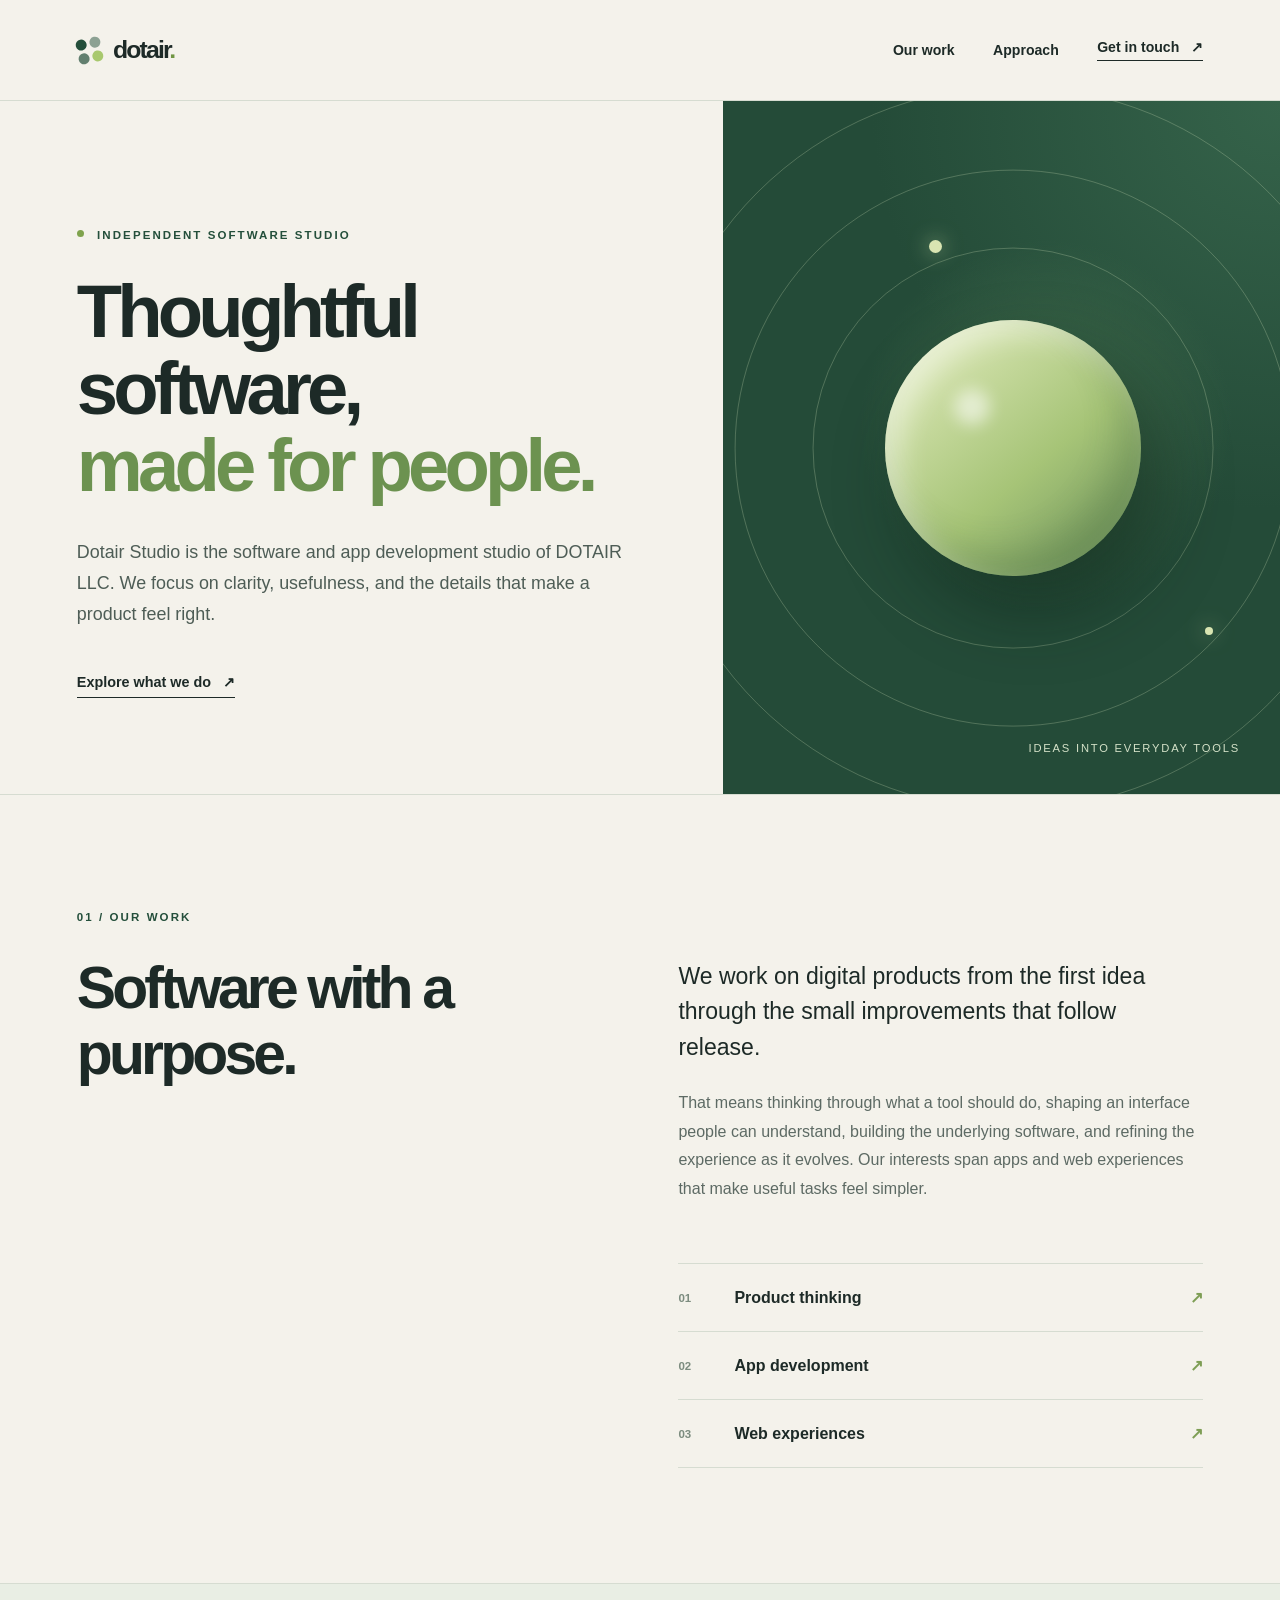
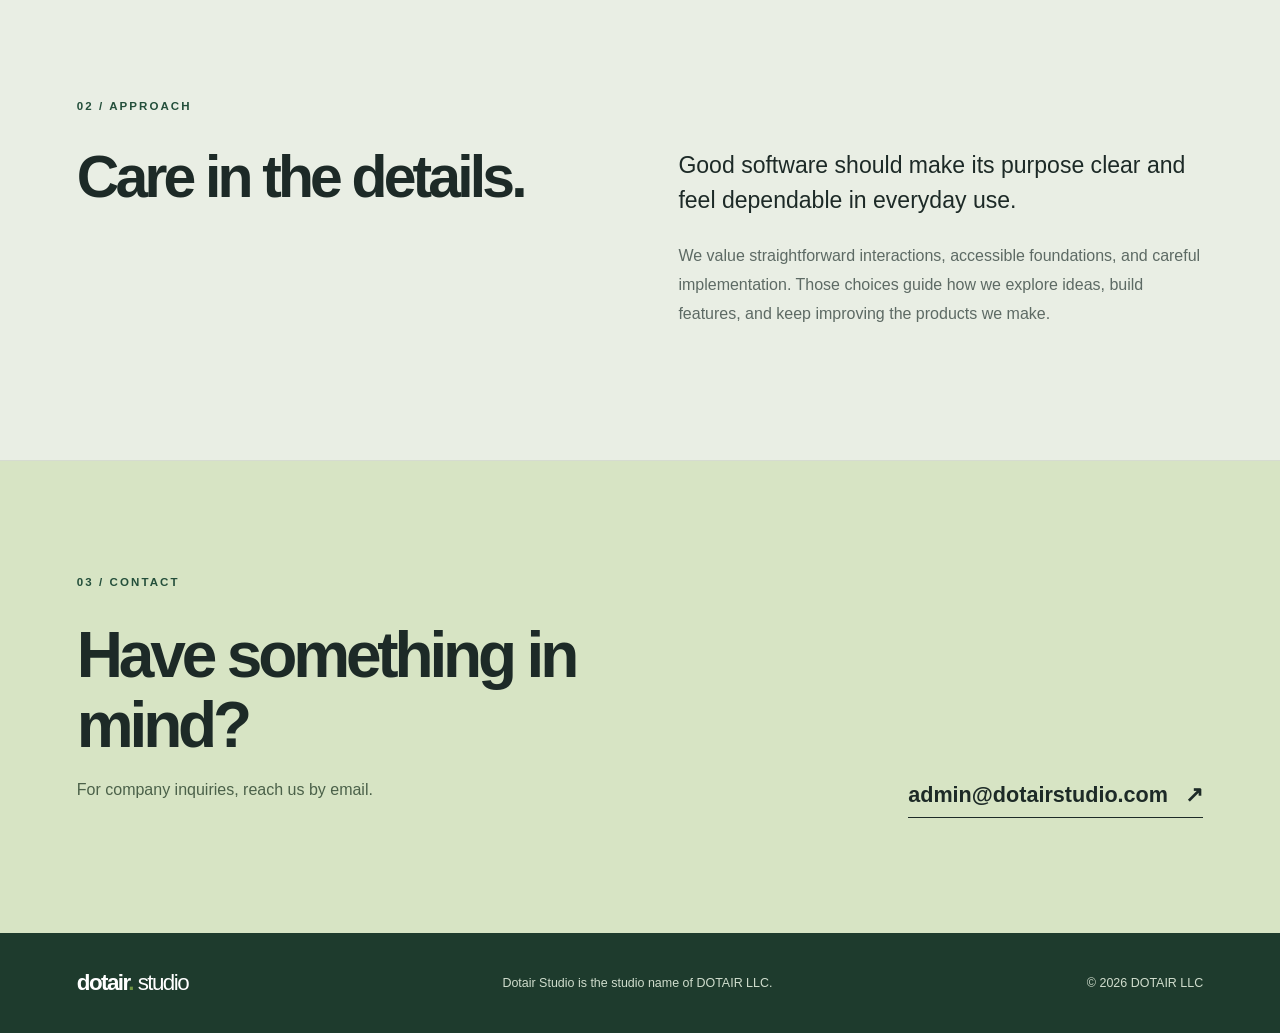
==== index.html @ 2d66a05f "Build Dotair Studio company website" ====
<!doctype html>
<html lang="en">
  <head>
    <meta charset="utf-8">
    <meta name="viewport" content="width=device-width, initial-scale=1">
    <meta name="theme-color" content="#f4f2eb">
    <meta name="description" content="Dotair Studio is the software and app development studio of DOTAIR LLC. Learn about our work and get in touch.">
    <title>Dotair Studio — Software &amp; apps by DOTAIR LLC</title>
    <link rel="canonical" href="https://dotairstudio.com/">
    <link rel="icon" href="/favicon.svg" type="image/svg+xml">
    <link rel="stylesheet" href="/styles.css">
  </head>
  <body>
    <a class="skip-link" href="#main">Skip to content</a>
    <div class="site-shell">
      <header class="site-header">
        <a class="brand" href="/" aria-label="Dotair Studio home">
          <span class="brand-mark" aria-hidden="true"><span></span><span></span><span></span><span></span></span>
          <span>dotair<span class="brand-period">.</span></span>
        </a>
        <nav aria-label="Main navigation">
          <a href="#work">Our work</a>
          <a href="#approach">Approach</a>
          <a class="nav-contact" href="mailto:admin@dotairstudio.com">Get in touch <span aria-hidden="true">↗</span></a>
        </nav>
      </header>

      <main id="main">
        <section class="hero" aria-labelledby="hero-title">
          <div class="hero-copy">
            <p class="eyebrow"><span class="eyebrow-dot" aria-hidden="true"></span> Independent software studio</p>
            <h1 id="hero-title">Thoughtful software,<br><em>made for people.</em></h1>
            <p class="hero-intro">Dotair Studio is the software and app development studio of DOTAIR LLC. We focus on clarity, usefulness, and the details that make a product feel right.</p>
            <a class="text-link" href="#work">Explore what we do <span aria-hidden="true">↗</span></a>
          </div>
          <div class="hero-art" aria-hidden="true">
            <div class="art-orbit orbit-one"></div>
            <div class="art-orbit orbit-two"></div>
            <div class="art-orbit orbit-three"></div>
            <div class="art-core"><span class="art-core-dot"></span></div>
            <span class="art-satellite satellite-one"></span>
            <span class="art-satellite satellite-two"></span>
            <span class="art-caption">Ideas into everyday tools</span>
          </div>
        </section>

        <section id="work" class="work-section section-block" aria-labelledby="work-title">
          <div class="section-heading">
            <p class="eyebrow">01 / Our work</p>
            <h2 id="work-title">Software with a purpose.</h2>
          </div>
          <div class="section-content">
            <p class="lead">We work on digital products from the first idea through the small improvements that follow release.</p>
            <p>That means thinking through what a tool should do, shaping an interface people can understand, building the underlying software, and refining the experience as it evolves. Our interests span apps and web experiences that make useful tasks feel simpler.</p>
            <div class="focus-list" aria-label="Areas of focus">
              <div><span class="focus-number">01</span><span>Product thinking</span><span aria-hidden="true">↗</span></div>
              <div><span class="focus-number">02</span><span>App development</span><span aria-hidden="true">↗</span></div>
              <div><span class="focus-number">03</span><span>Web experiences</span><span aria-hidden="true">↗</span></div>
            </div>
          </div>
        </section>

        <section id="approach" class="approach-section section-block" aria-labelledby="approach-title">
          <div class="section-heading">
            <p class="eyebrow">02 / Approach</p>
            <h2 id="approach-title">Care in the details.</h2>
          </div>
          <div class="section-content">
            <p class="lead">Good software should make its purpose clear and feel dependable in everyday use.</p>
            <p>We value straightforward interactions, accessible foundations, and careful implementation. Those choices guide how we explore ideas, build features, and keep improving the products we make.</p>
          </div>
        </section>

        <section class="contact-section" aria-labelledby="contact-title">
          <div>
            <p class="eyebrow">03 / Contact</p>
            <h2 id="contact-title">Have something in mind?</h2>
            <p>For company inquiries, reach us by email.</p>
          </div>
          <a class="contact-link" href="mailto:admin@dotairstudio.com">admin@dotairstudio.com <span aria-hidden="true">↗</span></a>
        </section>
      </main>

      <footer class="site-footer">
        <div class="footer-brand">dotair<span class="brand-period">.</span> <span>studio</span></div>
        <p>Dotair Studio is the studio name of DOTAIR LLC.</p>
        <p>© <span id="year">2026</span> DOTAIR LLC</p>
      </footer>
    </div>
    <script>document.getElementById('year').textContent = new Date().getFullYear();</script>
  </body>
</html>
---- styles.css ----
:root { color-scheme: light; --paper:#f4f2eb; --ink:#1d2a27; --muted:#5d6a64; --line:#d6dcd1; --green:#244f3b; --lime:#c9df8e; --cream:#e9eddf; }
* { box-sizing: border-box; }
html { scroll-behavior: smooth; }
body { margin: 0; background: var(--paper); color: var(--ink); font-family: -apple-system, BlinkMacSystemFont, 'Segoe UI', Arial, sans-serif; -webkit-font-smoothing: antialiased; }
a { color: inherit; }
a:focus-visible { outline: 3px solid #39734d; outline-offset: 5px; border-radius: 3px; }
.skip-link { position:absolute; top:-5rem; left:1rem; z-index:10; padding:.7rem 1rem; background:white; }
.skip-link:focus { top:1rem; }
.site-shell { max-width: 1600px; margin:auto; }
.site-header { min-height:100px; padding: 1.8rem clamp(1.5rem,6vw,6.5rem); display:flex; align-items:center; justify-content:space-between; gap:2rem; }
.brand { display:inline-flex; align-items:center; gap:.7rem; font-family:-apple-system,BlinkMacSystemFont,'Segoe UI',Arial,sans-serif; font-size:1.55rem; font-weight:800; letter-spacing:-.075em; text-decoration:none; }
.brand-period { color:#709643; }
.brand-mark { width:25px; height:25px; display:grid; grid-template-columns:repeat(2,1fr); gap:3px; transform:rotate(-12deg); }
.brand-mark span { border-radius:50%; background:var(--green); }
.brand-mark span:nth-child(2) { opacity:.5; }.brand-mark span:nth-child(3) { opacity:.7; }.brand-mark span:nth-child(4) { background:#a8c86e; }
nav { display:flex; align-items:center; gap:clamp(1.3rem,3vw,3.5rem); font-size:.88rem; font-weight:600; }
nav a { text-decoration:none; } nav a:hover, .text-link:hover { color:#4b7c46; }
.nav-contact { border-bottom:1px solid var(--ink); padding-bottom:5px; }
.nav-contact span, .text-link span { margin-left:.5rem; }
.hero { display:grid; grid-template-columns:1.13fr .87fr; min-height:690px; border-top:1px solid var(--line); border-bottom:1px solid var(--line); }
.hero-copy { padding:clamp(5rem,10vw,9rem) 3rem 6rem clamp(1.5rem,6vw,6.5rem); display:flex; flex-direction:column; align-items:flex-start; }
.eyebrow { margin:0 0 2rem; color:var(--green); text-transform:uppercase; letter-spacing:.18em; font-size:.72rem; font-weight:800; }
.eyebrow-dot { display:inline-block; width:7px; height:7px; margin-right:8px; border-radius:50%; background:#7fa34d; vertical-align:2px; }
h1,h2,p { margin-top:0; }
h1,h2 { font-family:-apple-system,BlinkMacSystemFont,'Segoe UI',Arial,sans-serif; letter-spacing:-.065em; }
h1 { max-width:850px; margin-bottom:2rem; font-size:clamp(3.5rem,5.8vw,6.5rem); line-height:1.04; font-weight:600; }
h1 em { font-style:normal; color:#6c9250; }
.hero-intro { max-width:550px; color:#4e5d56; font-size:1.12rem; line-height:1.75; }
.text-link { margin-top:1.6rem; padding-bottom:.45rem; border-bottom:1px solid currentColor; text-decoration:none; font-size:.9rem; font-weight:700; }
.hero-art { position:relative; min-height:560px; overflow:hidden; background:#244b38; }
.hero-art::before { content:''; position:absolute; inset:0; background:radial-gradient(circle at 58% 47%, #416c4b 0%, transparent 38%), radial-gradient(circle at 100% 0%, #35634a, transparent 46%); }
.art-orbit { position:absolute; width:72%; aspect-ratio:1; top:50%; left:52%; transform:translate(-50%,-50%); border:1px solid rgba(231,246,201,.23); border-radius:50%; }
.orbit-two { width:100%; }.orbit-three { width:130%; }
.art-core { position:absolute; width:clamp(180px,20vw,310px); aspect-ratio:1; top:50%; left:52%; transform:translate(-50%,-50%); border-radius:50%; background:linear-gradient(140deg,#e7efc4,#a6c477 58%,#698f5b); box-shadow:20px 35px 70px rgba(9,29,18,.45), inset -20px -23px 35px rgba(45,82,40,.22), inset 14px 14px 28px rgba(255,255,255,.45); }
.art-core-dot { position:absolute; width:14%; aspect-ratio:1; top:27%; left:27%; border-radius:50%; background:rgba(255,255,255,.55); filter:blur(8px); }
.art-satellite { position:absolute; width:13px; height:13px; border-radius:50%; background:#d9e5b2; box-shadow:0 0 20px rgba(226,246,182,.6); }
.satellite-one { top:20%; left:37%; }.satellite-two { right:12%; bottom:23%; width:8px; height:8px; }
.art-caption { position:absolute; right:2.5rem; bottom:2.5rem; color:#d4e1c8; font-size:.7rem; text-transform:uppercase; letter-spacing:.16em; }
.section-block { display:grid; grid-template-columns:1fr 1fr; gap:6vw; padding:clamp(5rem,9vw,9rem) clamp(1.5rem,6vw,6.5rem); border-bottom:1px solid var(--line); }
.section-heading h2 { max-width:550px; font-size:clamp(2.7rem,4.6vw,5rem); line-height:1.12; font-weight:600; }
.section-content { max-width:630px; padding-top:3rem; }
.section-content p { color:var(--muted); font-size:1rem; line-height:1.8; }
.section-content .lead { color:var(--ink); font-size:clamp(1.25rem,1.8vw,1.6rem); line-height:1.55; font-weight:500; }
.focus-list { margin-top:3.7rem; border-top:1px solid var(--line); }
.focus-list div { display:grid; grid-template-columns:3rem 1fr auto; align-items:center; gap:.5rem; min-height:68px; border-bottom:1px solid var(--line); font-weight:700; }
.focus-list div span:last-child { color:#7e9e55; }
.focus-number { color:#7c8c7f; font-size:.72rem; font-weight:600; }
.approach-section { background:#e9eee4; }
.contact-section { display:flex; justify-content:space-between; align-items:end; gap:3rem; padding:clamp(5rem,9vw,9rem) clamp(1.5rem,6vw,6.5rem); background:#d7e4c4; }
.contact-section h2 { max-width:650px; margin-bottom:1rem; font-size:clamp(2.8rem,5vw,5.6rem); line-height:1.1; font-weight:600; }
.contact-section p:not(.eyebrow) { color:#4b6149; line-height:1.6; }
.contact-link { padding-bottom:.55rem; border-bottom:1px solid currentColor; white-space:nowrap; font-family:-apple-system,BlinkMacSystemFont,'Segoe UI',Arial,sans-serif; font-size:clamp(1rem,1.8vw,1.35rem); font-weight:700; text-decoration:none; }
.contact-link span { margin-left:.7rem; }
.contact-link:hover { color:#527c42; }
.site-footer { display:flex; flex-wrap:wrap; justify-content:space-between; align-items:center; gap:1.5rem; padding:2.3rem clamp(1.5rem,6vw,6.5rem); background:#1e3b2d; color:#d0ddcd; font-size:.78rem; }
.site-footer p { margin:0; }.footer-brand { color:white; font-family:-apple-system,BlinkMacSystemFont,'Segoe UI',Arial,sans-serif; font-size:1.4rem; font-weight:800; letter-spacing:-.07em; }.footer-brand span:last-child { font-weight:400; }
@media (max-width:900px) { .hero { grid-template-columns:1fr; }.hero-copy { padding-bottom:5rem; }.hero-art { min-height:480px; }.section-block { grid-template-columns:1fr; gap:0; }.section-content { padding-top:0; }.contact-section { align-items:start; flex-direction:column; } }
@media (max-width:600px) { .site-header { min-height:78px; padding-block:1rem; }.brand { font-size:1.35rem; }nav { gap:1rem; font-size:.75rem; }nav a:not(.nav-contact) { display:none; }.hero-copy { padding-top:5rem; padding-right:1.5rem; }h1 { font-size:clamp(3.2rem,12vw,4.5rem); }.hero-art { min-height:390px; }.art-core { width:210px; }.section-block { padding-block:5rem; }.section-content .lead { font-size:1.3rem; }.contact-link { white-space:normal; overflow-wrap:anywhere; }.site-footer { flex-direction:column; align-items:flex-start; } }
@media (prefers-reduced-motion:reduce) { html { scroll-behavior:auto; } }
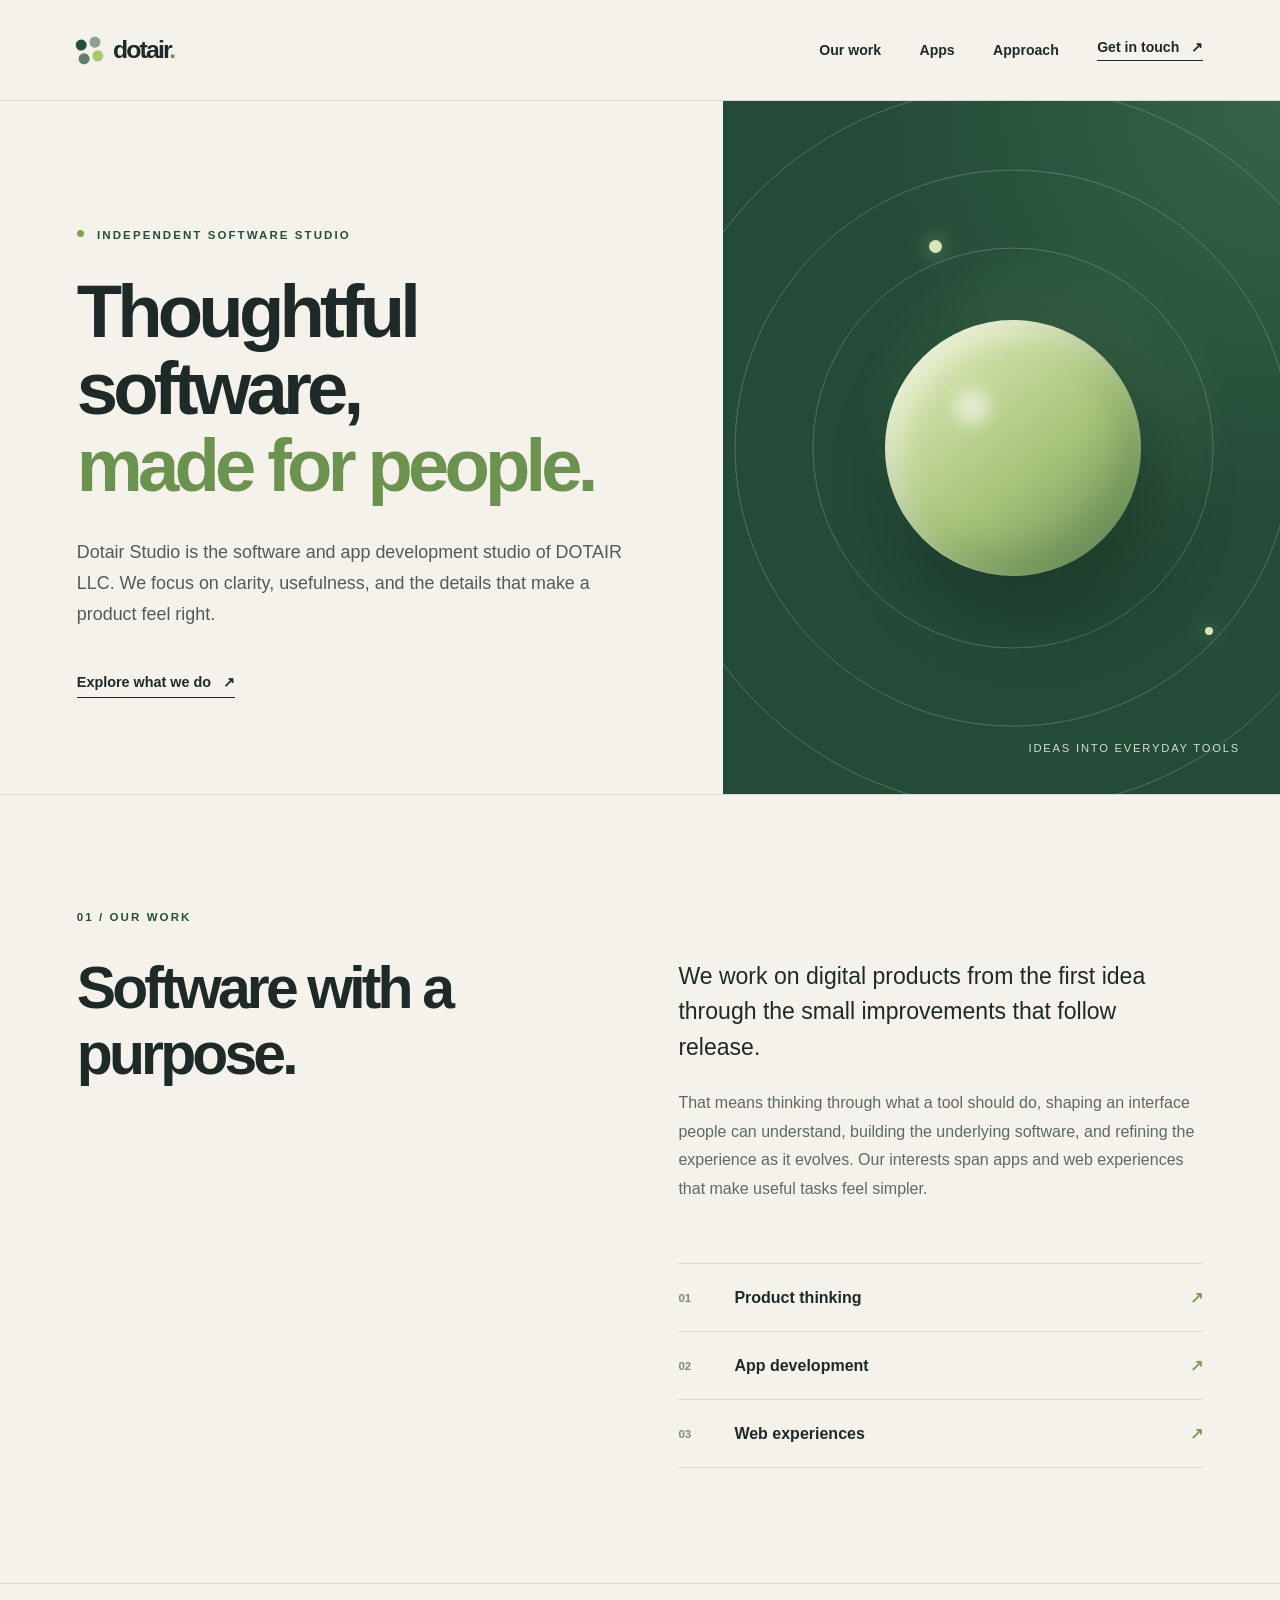
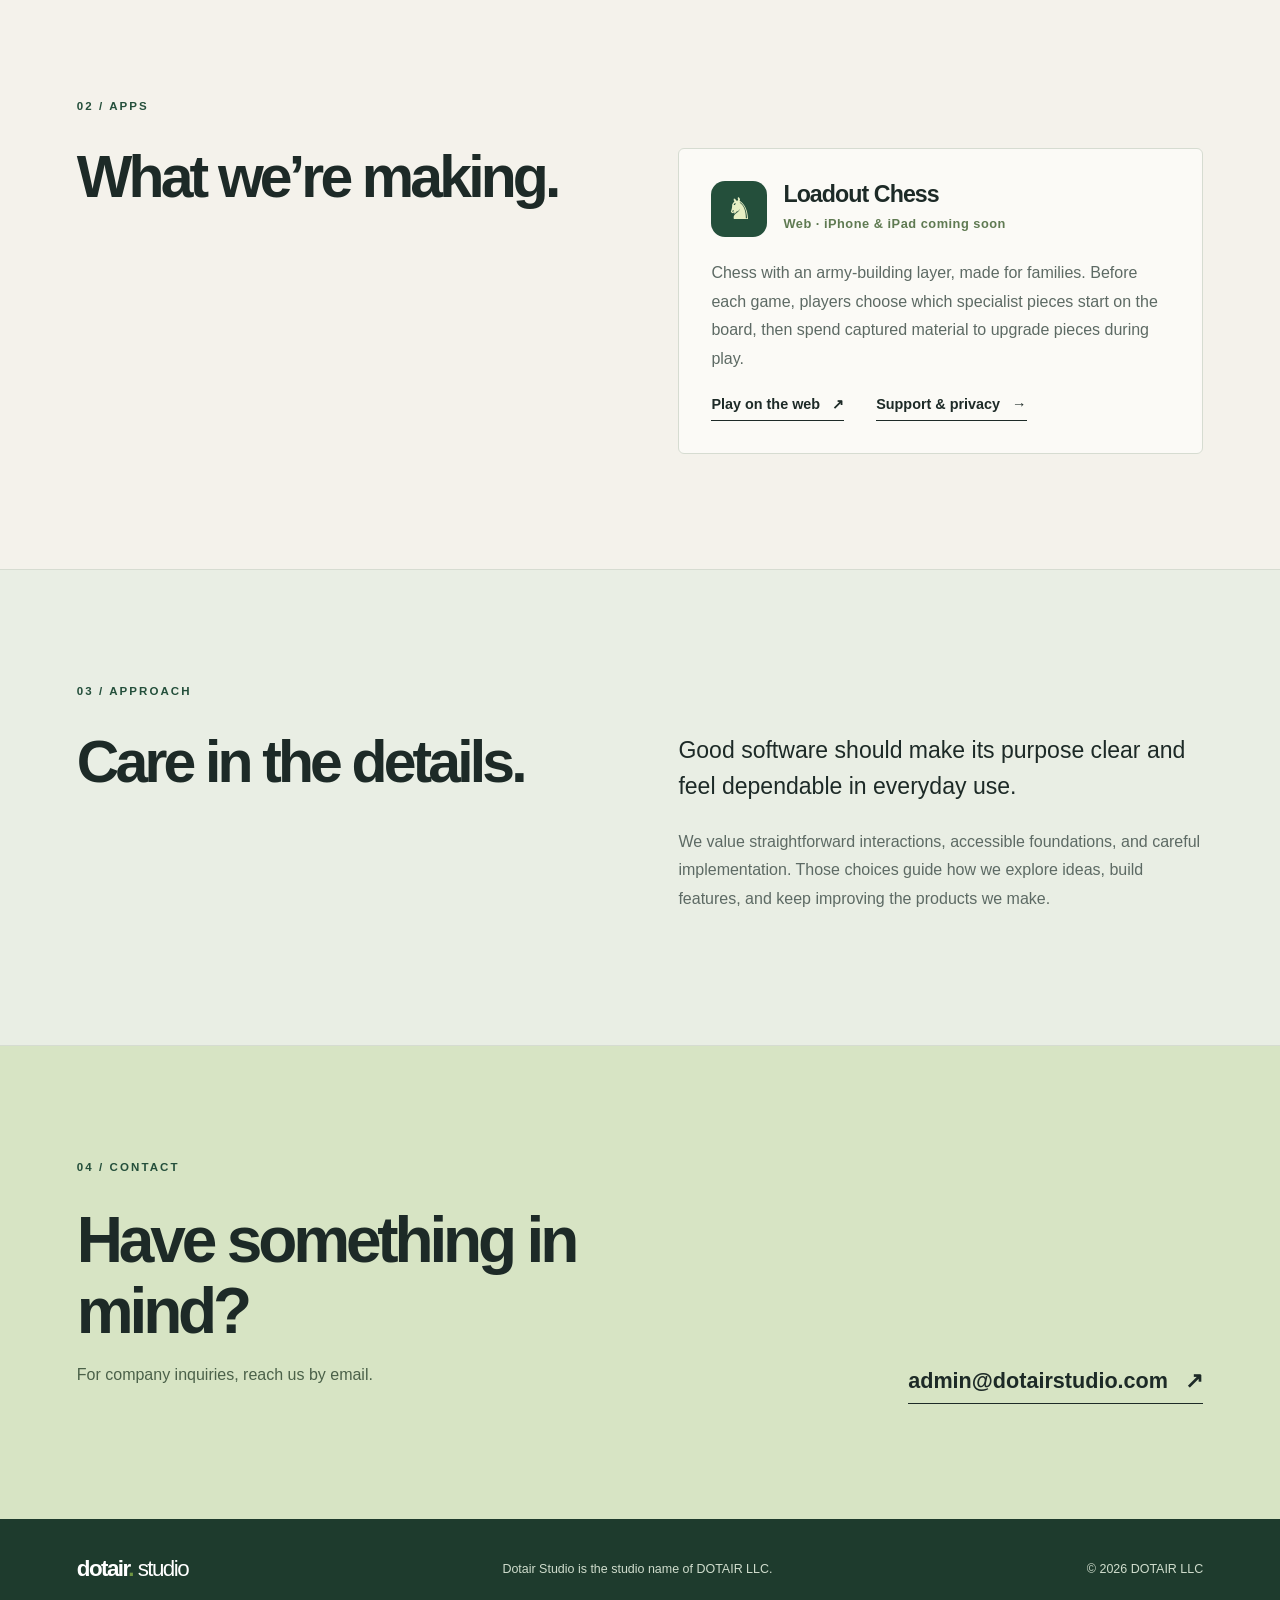
==== commit 038ef3ee: "Add Apps section and Loadout Chess support page List Loadout Chess on the homepage and add a support" ====
--- a/index.html
+++ b/index.html
@@ -20,6 +20,7 @@
         </a>
         <nav aria-label="Main navigation">
           <a href="#work">Our work</a>
+          <a href="#apps">Apps</a>
           <a href="#approach">Approach</a>
           <a class="nav-contact" href="mailto:admin@dotairstudio.com">Get in touch <span aria-hidden="true">↗</span></a>
         </nav>
@@ -60,9 +61,32 @@
           </div>
         </section>
 
+        <section id="apps" class="apps-section section-block" aria-labelledby="apps-title">
+          <div class="section-heading">
+            <p class="eyebrow">02 / Apps</p>
+            <h2 id="apps-title">What we&rsquo;re making.</h2>
+          </div>
+          <div class="section-content">
+            <article class="app-card" aria-labelledby="loadout-title">
+              <div class="app-card-head">
+                <span class="app-icon" aria-hidden="true">&#9822;&#xFE0E;</span>
+                <div>
+                  <h3 id="loadout-title">Loadout Chess</h3>
+                  <p class="app-meta">Web · iPhone &amp; iPad coming soon</p>
+                </div>
+              </div>
+              <p>Chess with an army-building layer, made for families. Before each game, players choose which specialist pieces start on the board, then spend captured material to upgrade pieces during play.</p>
+              <div class="app-links">
+                <a class="text-link" href="https://chess.dotairstudio.com/">Play on the web <span aria-hidden="true">↗</span></a>
+                <a class="text-link" href="/loadoutchess/">Support &amp; privacy <span aria-hidden="true">→</span></a>
+              </div>
+            </article>
+          </div>
+        </section>
+
         <section id="approach" class="approach-section section-block" aria-labelledby="approach-title">
           <div class="section-heading">
-            <p class="eyebrow">02 / Approach</p>
+            <p class="eyebrow">03 / Approach</p>
             <h2 id="approach-title">Care in the details.</h2>
           </div>
           <div class="section-content">
@@ -73,7 +97,7 @@
 
         <section class="contact-section" aria-labelledby="contact-title">
           <div>
-            <p class="eyebrow">03 / Contact</p>
+            <p class="eyebrow">04 / Contact</p>
             <h2 id="contact-title">Have something in mind?</h2>
             <p>For company inquiries, reach us by email.</p>
           </div>
--- a/styles.css
+++ b/styles.css
@@ -57,3 +57,19 @@
 @media (max-width:900px) { .hero { grid-template-columns:1fr; }.hero-copy { padding-bottom:5rem; }.hero-art { min-height:480px; }.section-block { grid-template-columns:1fr; gap:0; }.section-content { padding-top:0; }.contact-section { align-items:start; flex-direction:column; } }
 @media (max-width:600px) { .site-header { min-height:78px; padding-block:1rem; }.brand { font-size:1.35rem; }nav { gap:1rem; font-size:.75rem; }nav a:not(.nav-contact) { display:none; }.hero-copy { padding-top:5rem; padding-right:1.5rem; }h1 { font-size:clamp(3.2rem,12vw,4.5rem); }.hero-art { min-height:390px; }.art-core { width:210px; }.section-block { padding-block:5rem; }.section-content .lead { font-size:1.3rem; }.contact-link { white-space:normal; overflow-wrap:anywhere; }.site-footer { flex-direction:column; align-items:flex-start; } }
 @media (prefers-reduced-motion:reduce) { html { scroll-behavior:auto; } }
+.app-card { padding:2rem; border:1px solid var(--line); border-radius:6px; background:#fbfaf6; }
+.app-card-head { display:flex; align-items:center; gap:1rem; margin-bottom:1.4rem; }
+.app-icon { flex:none; display:grid; place-items:center; width:56px; height:56px; border-radius:14px; background:var(--green); color:#e7efc4; font-size:1.9rem; }
+.app-card h3 { margin:0 0 .25rem; font-size:1.45rem; letter-spacing:-.04em; }
+.section-content .app-meta { margin:0; color:#5f7a52; font-size:.8rem; font-weight:700; letter-spacing:.04em; }
+.app-links { display:flex; flex-wrap:wrap; gap:.6rem 2rem; }
+.app-links .text-link { margin-top:.4rem; }
+.page-section { padding:clamp(4rem,7vw,7rem) clamp(1.5rem,6vw,6.5rem); border-top:1px solid var(--line); }
+.page-section:last-child { border-bottom:1px solid var(--line); }
+.page-section h1 { font-size:clamp(3rem,5vw,5rem); margin-bottom:1.5rem; }
+.page-section h2 { margin-bottom:1.2rem; font-size:clamp(1.8rem,2.6vw,2.5rem); line-height:1.15; font-weight:600; }
+.page-section p, .page-section li { max-width:680px; color:var(--muted); line-height:1.8; }
+.page-section ul { padding-left:1.2rem; }
+.page-section .hero-intro { color:#4e5d56; }
+.back-link { font-size:.88rem; font-weight:600; text-decoration:none; }
+@media (max-width:600px) { .app-card { padding:1.4rem; } }
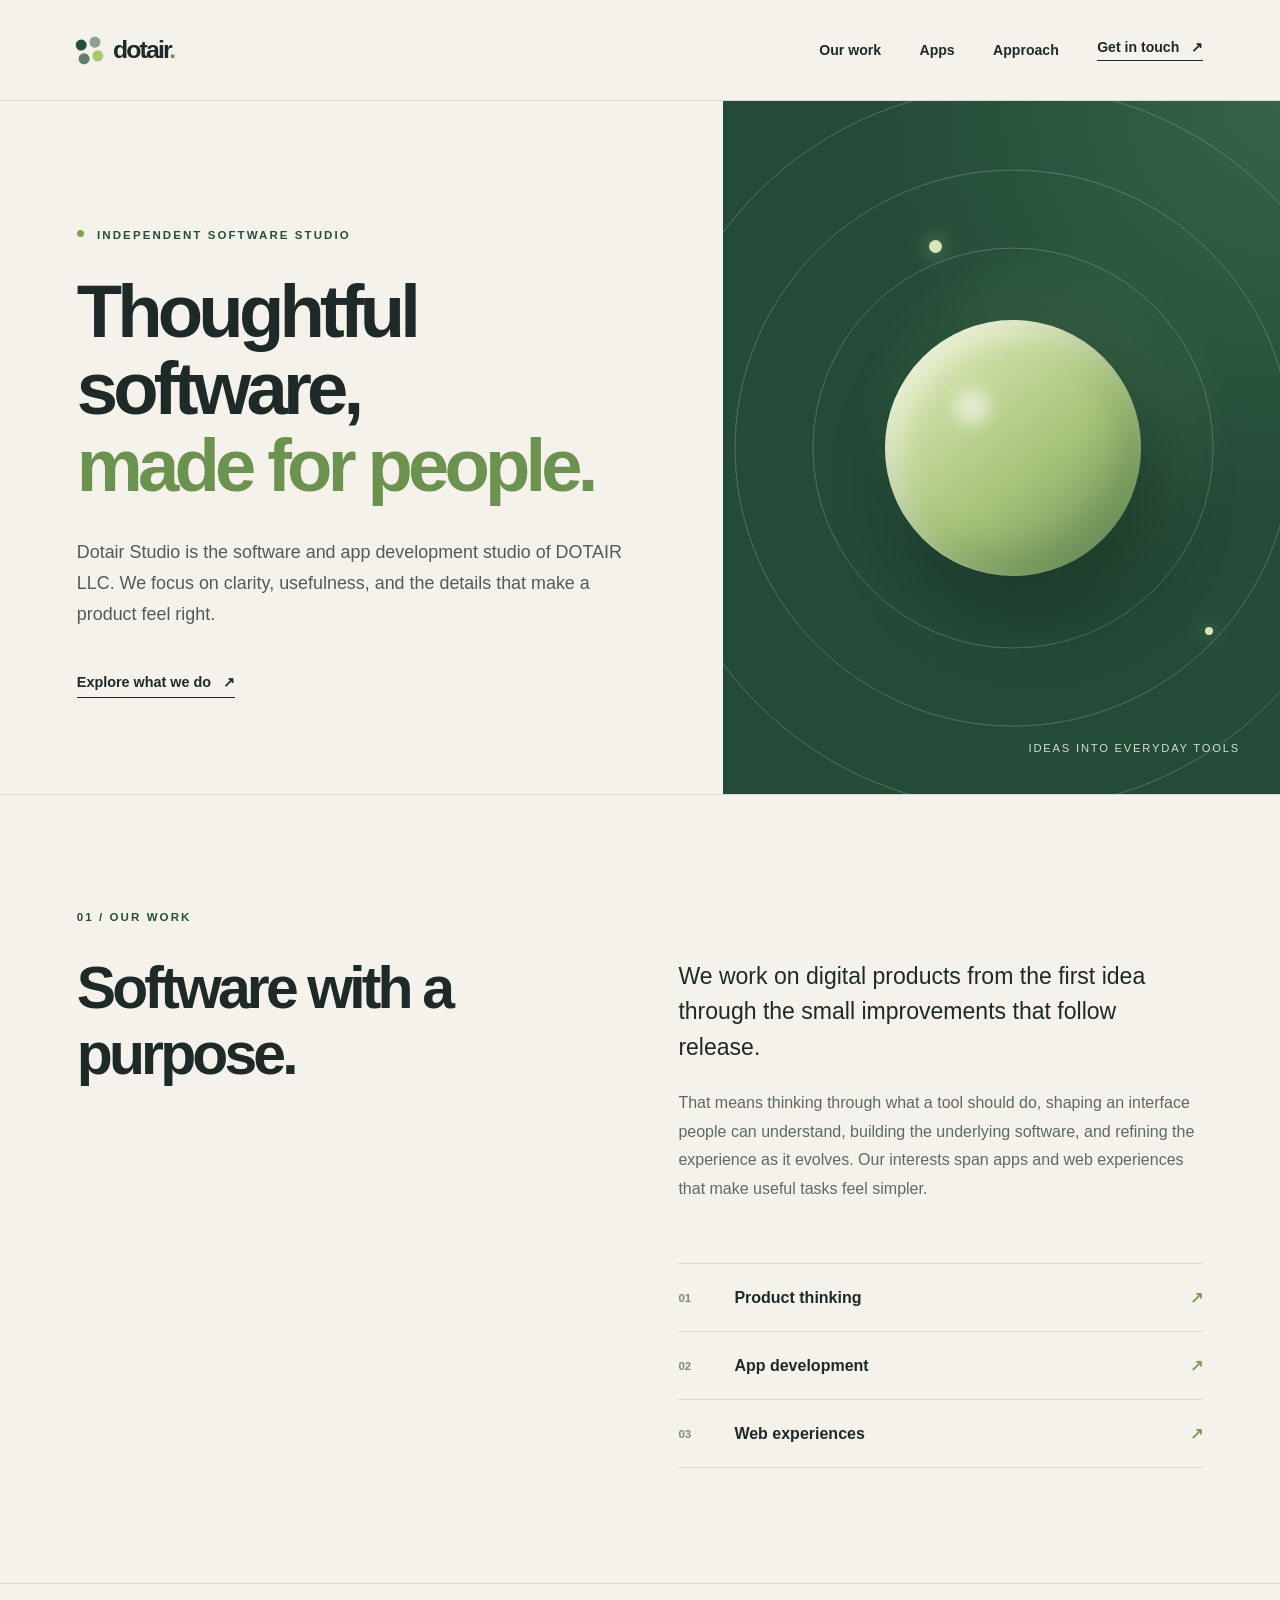
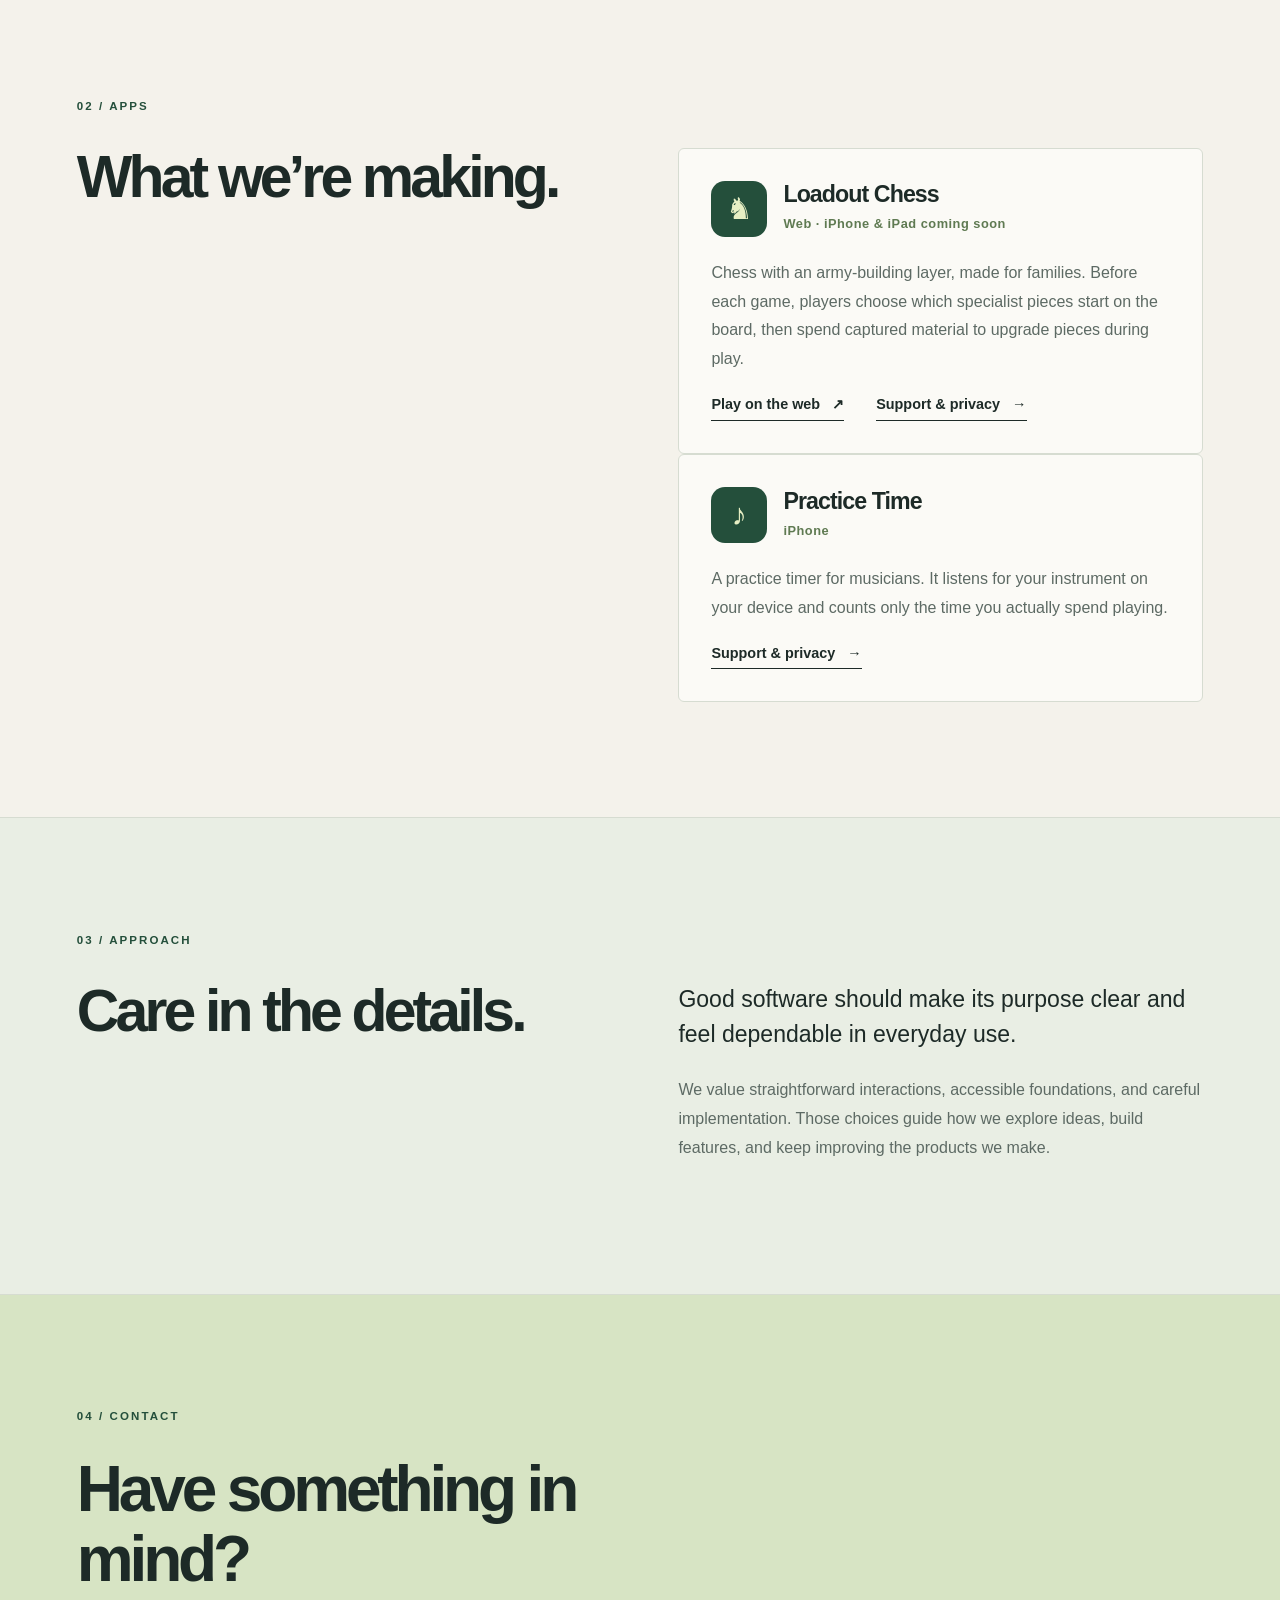
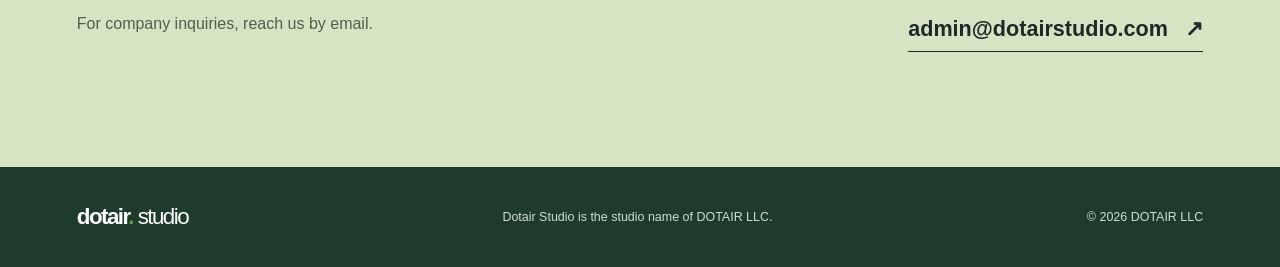
==== commit aeb4b64f: "Add Practice Time support and privacy pages" ====
--- a/index.html
+++ b/index.html
@@ -81,6 +81,19 @@
                 <a class="text-link" href="/loadoutchess/">Support &amp; privacy <span aria-hidden="true">→</span></a>
               </div>
             </article>
+            <article class="app-card" aria-labelledby="practicetime-title">
+              <div class="app-card-head">
+                <span class="app-icon" aria-hidden="true">&#9834;&#xFE0E;</span>
+                <div>
+                  <h3 id="practicetime-title">Practice Time</h3>
+                  <p class="app-meta">iPhone</p>
+                </div>
+              </div>
+              <p>A practice timer for musicians. It listens for your instrument on your device and counts only the time you actually spend playing.</p>
+              <div class="app-links">
+                <a class="text-link" href="/practicetime/">Support &amp; privacy <span aria-hidden="true">→</span></a>
+              </div>
+            </article>
           </div>
         </section>
 
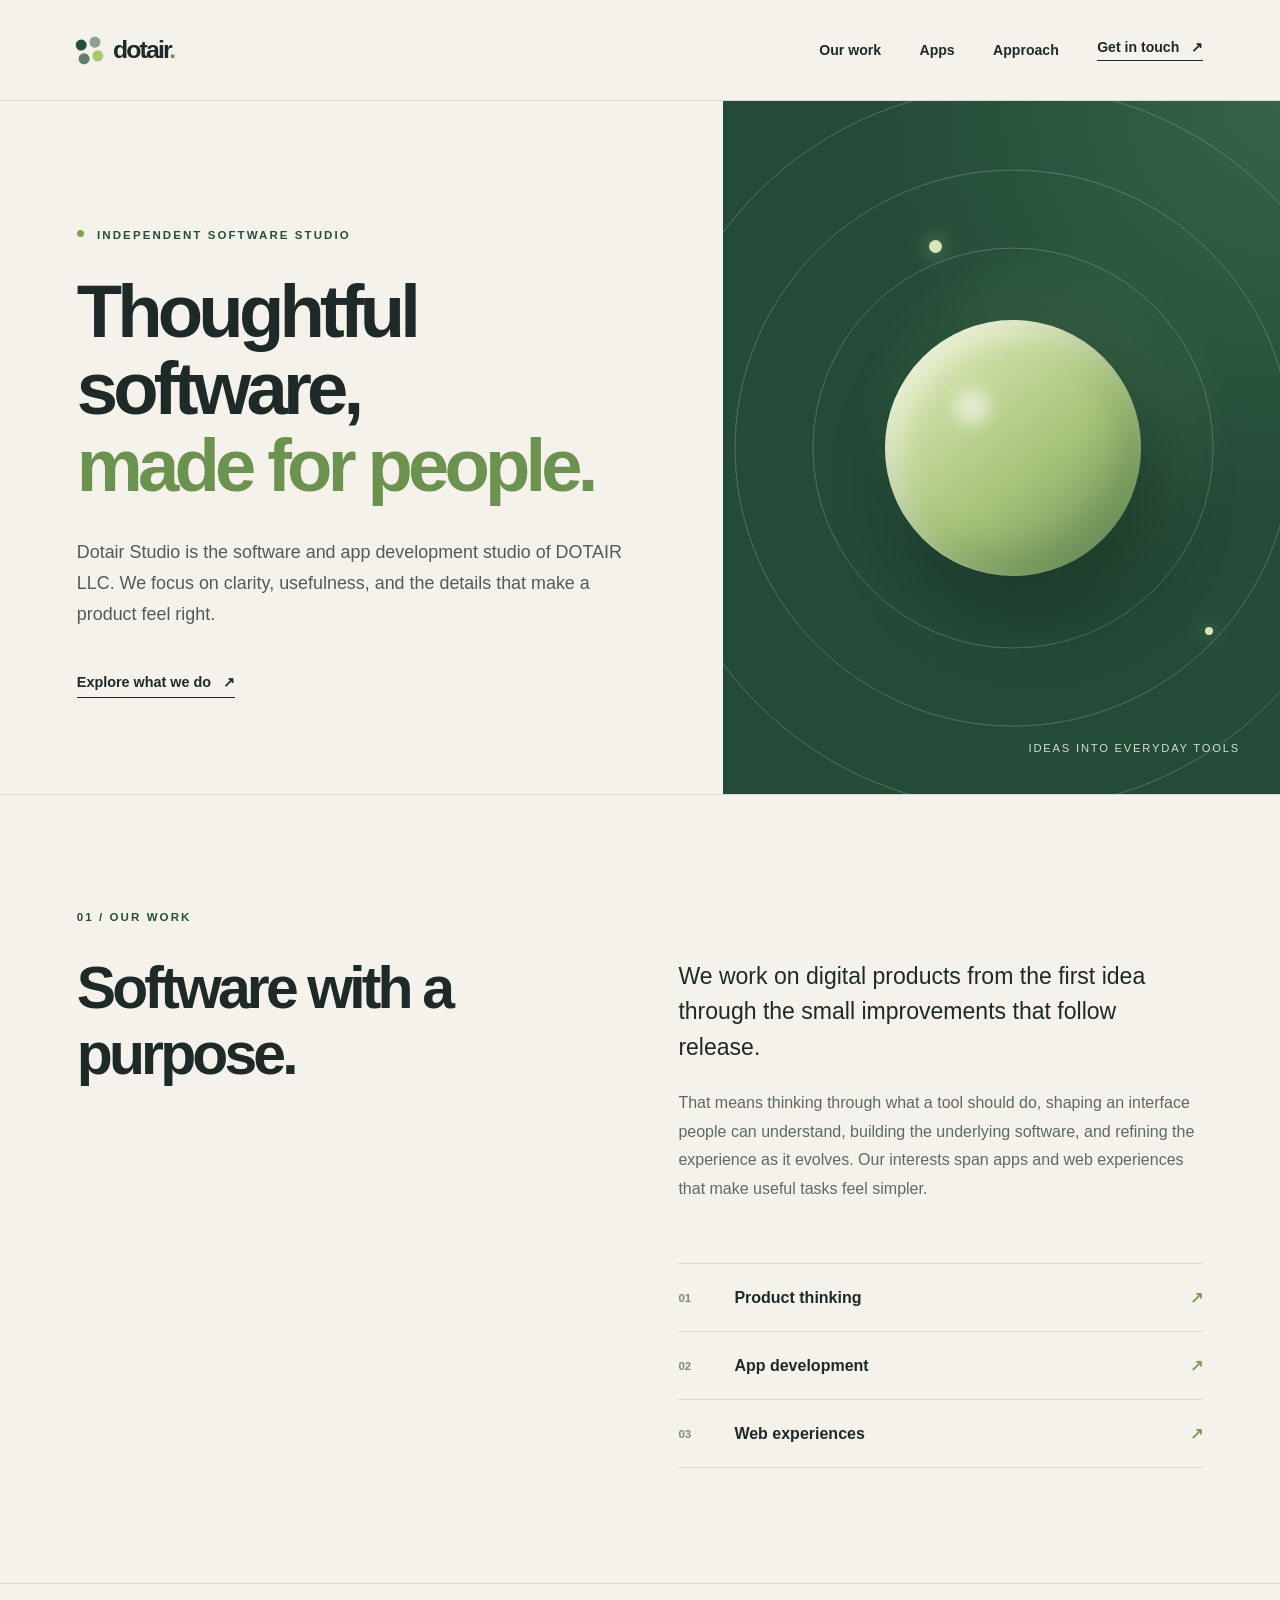
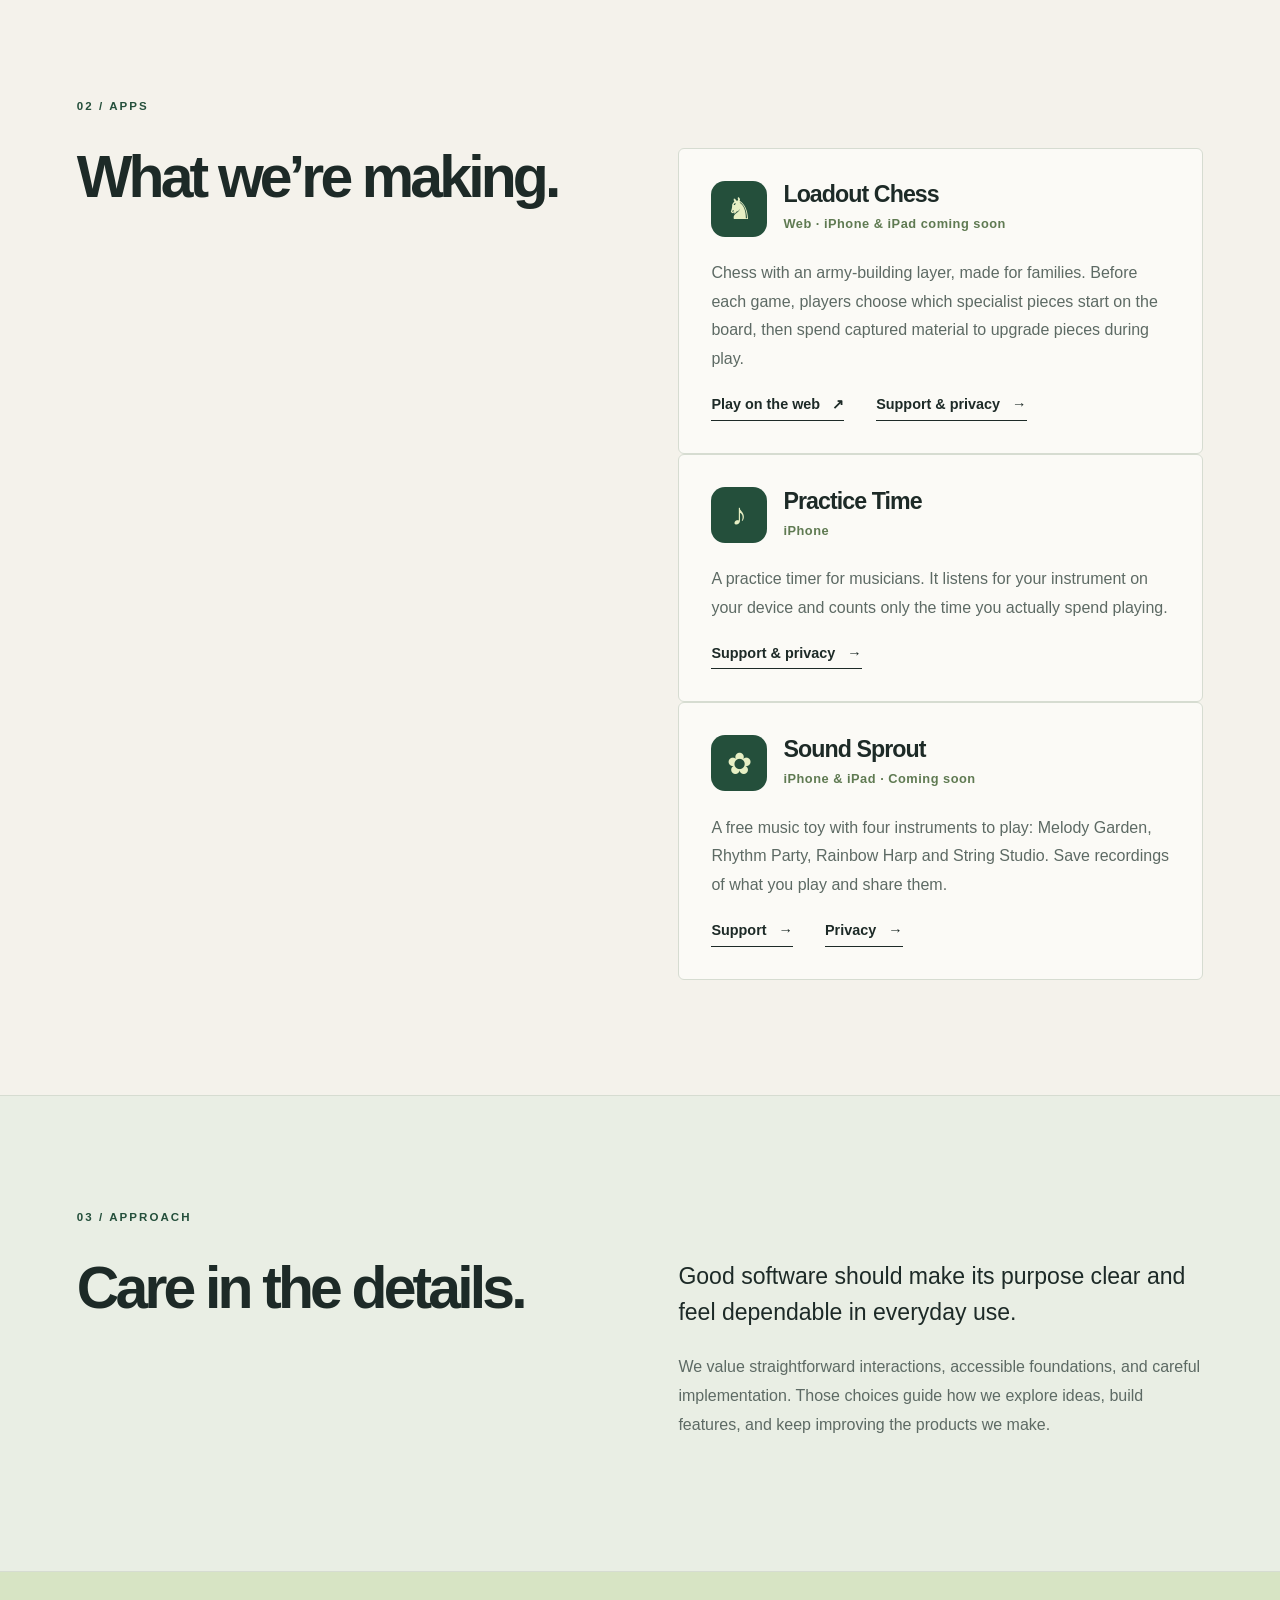
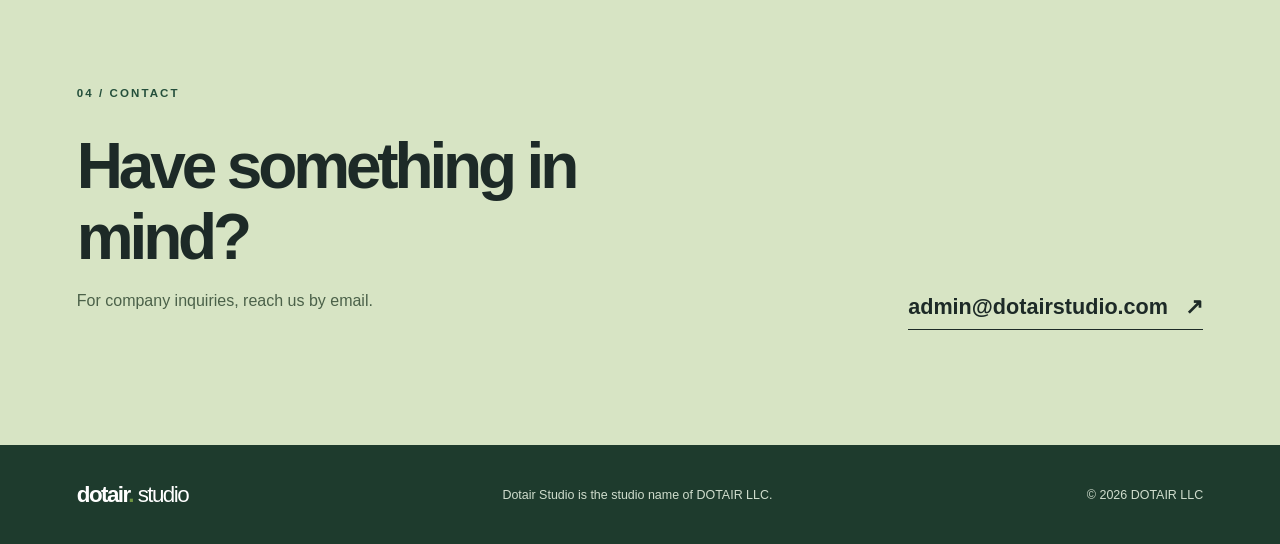
==== commit e367bf52: "TASK-0116: Draft Sound Sprout support and privacy pages on dotairstudio.com (attempt 1)" ====
--- a/index.html
+++ b/index.html
@@ -94,6 +94,20 @@
                 <a class="text-link" href="/practicetime/">Support &amp; privacy <span aria-hidden="true">→</span></a>
               </div>
             </article>
+            <article class="app-card" aria-labelledby="soundsprout-title">
+              <div class="app-card-head">
+                <span class="app-icon" aria-hidden="true">&#10047;&#xFE0E;</span>
+                <div>
+                  <h3 id="soundsprout-title">Sound Sprout</h3>
+                  <p class="app-meta">iPhone &amp; iPad · Coming soon</p>
+                </div>
+              </div>
+              <p>A free music toy with four instruments to play: Melody Garden, Rhythm Party, Rainbow Harp and String Studio. Save recordings of what you play and share them.</p>
+              <div class="app-links">
+                <a class="text-link" href="/soundsprout/">Support <span aria-hidden="true">→</span></a>
+                <a class="text-link" href="/soundsprout/privacy/">Privacy <span aria-hidden="true">→</span></a>
+              </div>
+            </article>
           </div>
         </section>
 
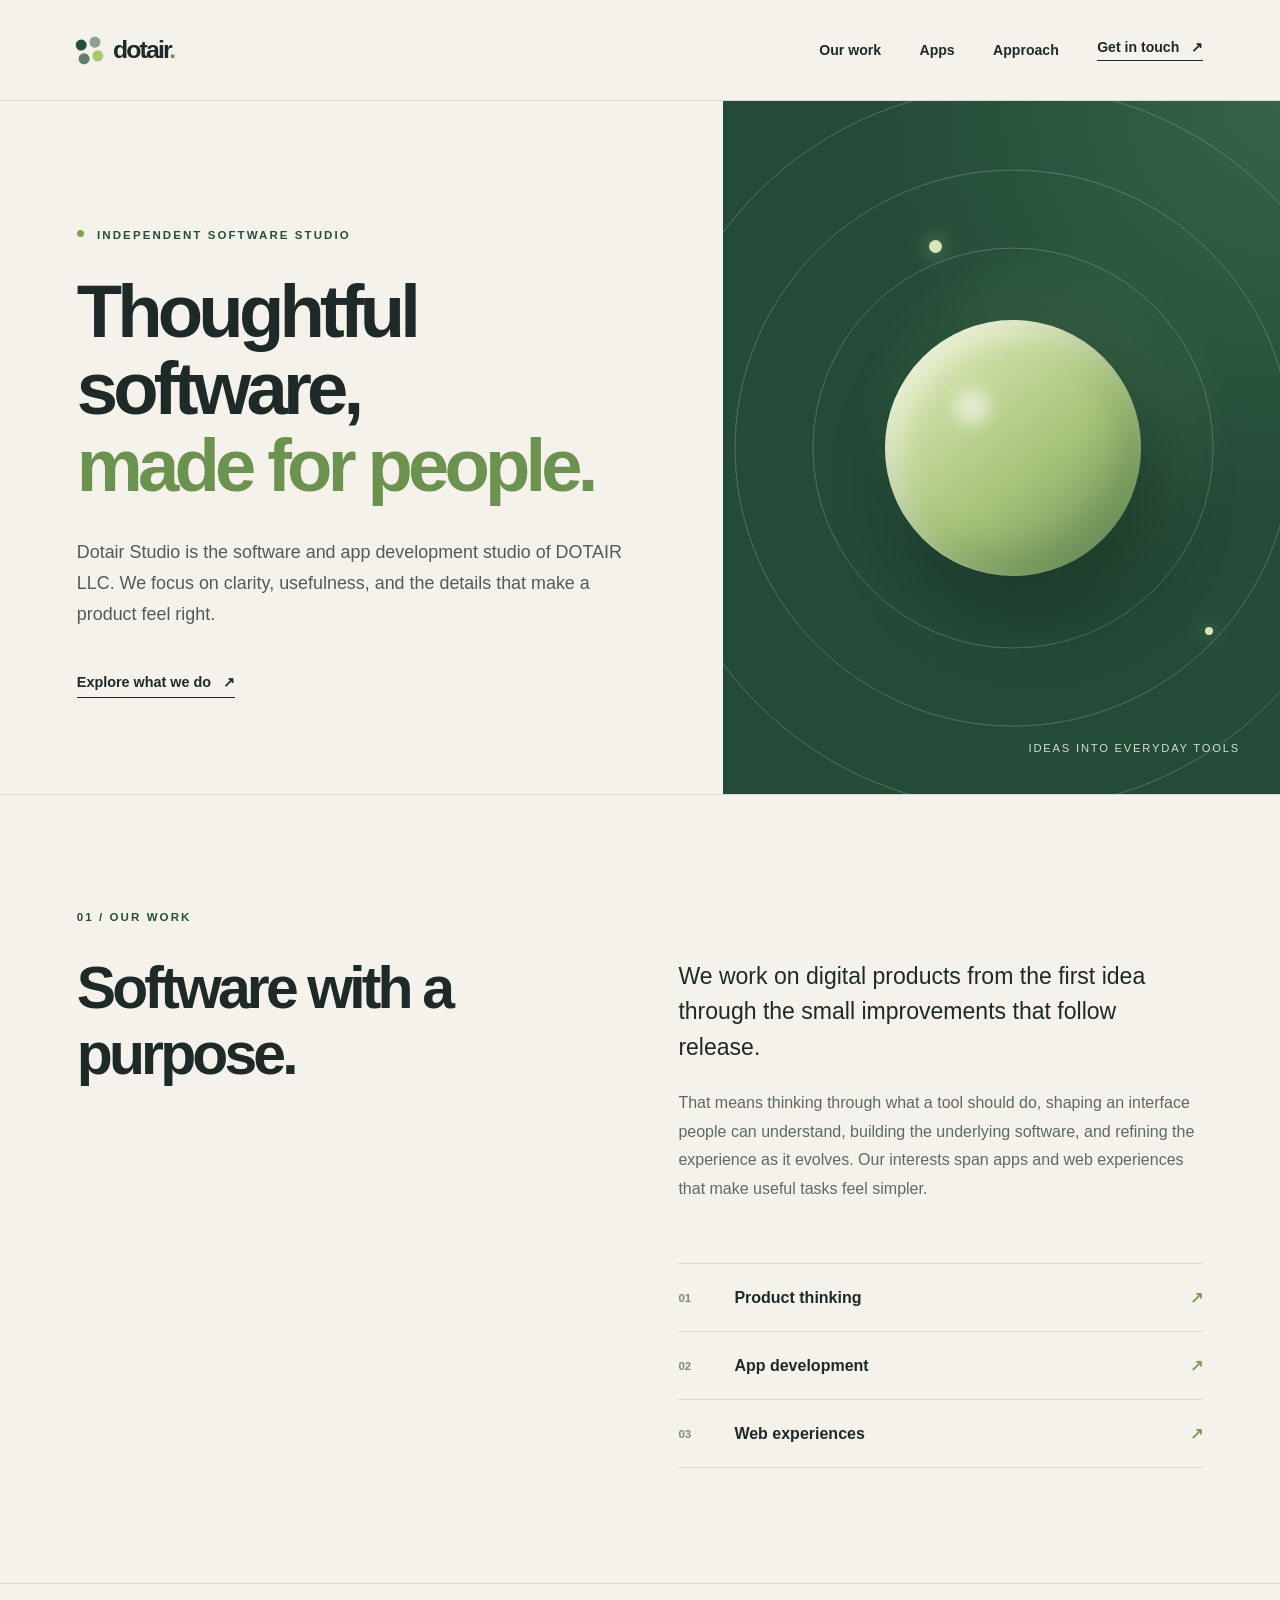
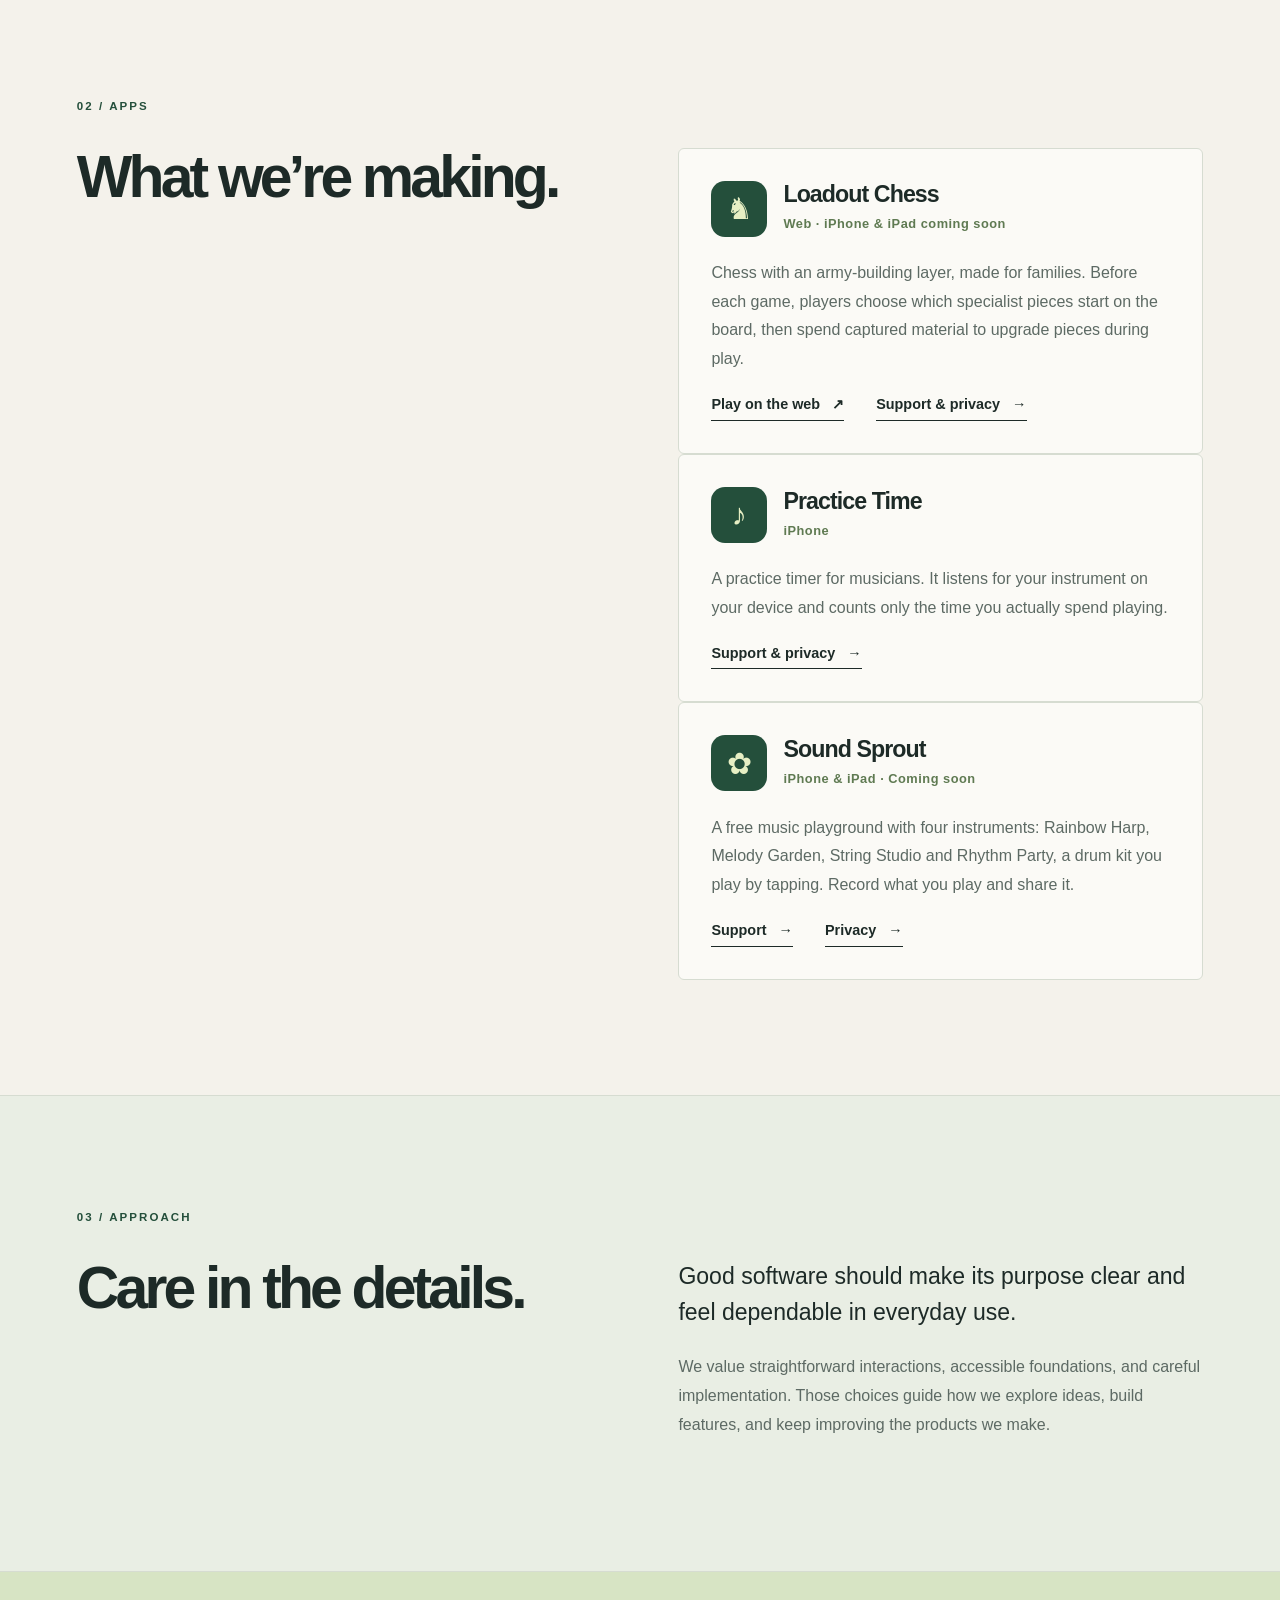
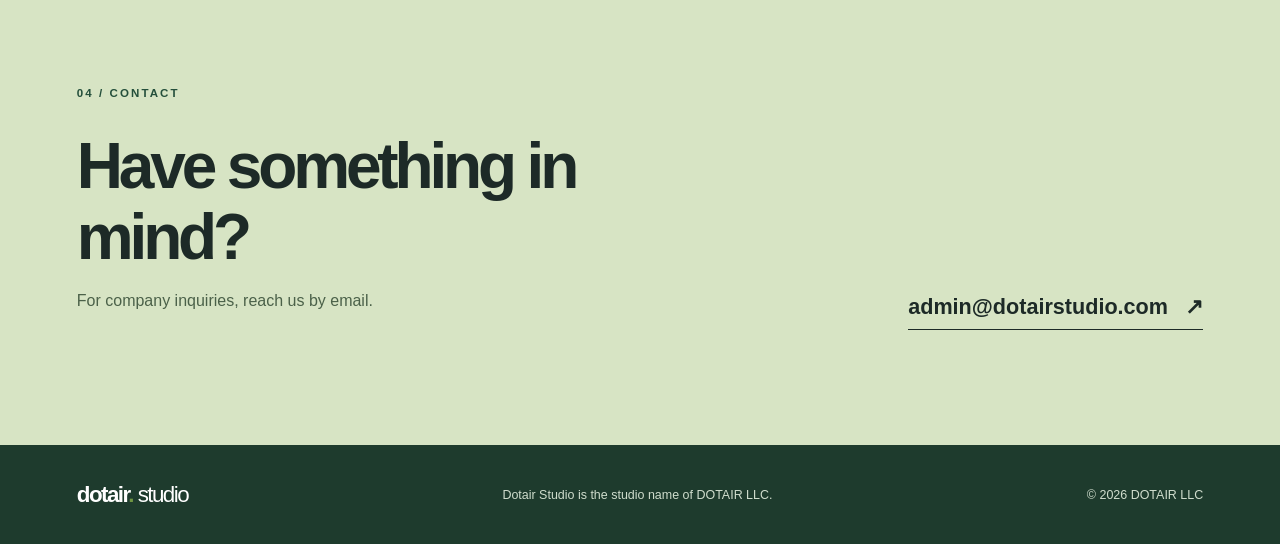
==== commit 85355107: "TASK-0122: Sync the Sound Sprout website pages with the final drafts on main (attempt 1)" ====
--- a/index.html
+++ b/index.html
@@ -102,7 +102,7 @@
                   <p class="app-meta">iPhone &amp; iPad · Coming soon</p>
                 </div>
               </div>
-              <p>A free music toy with four instruments to play: Melody Garden, Rhythm Party, Rainbow Harp and String Studio. Save recordings of what you play and share them.</p>
+              <p>A free music playground with four instruments: Rainbow Harp, Melody Garden, String Studio and Rhythm Party, a drum kit you play by tapping. Record what you play and share it.</p>
               <div class="app-links">
                 <a class="text-link" href="/soundsprout/">Support <span aria-hidden="true">→</span></a>
                 <a class="text-link" href="/soundsprout/privacy/">Privacy <span aria-hidden="true">→</span></a>
@@ -135,9 +135,8 @@
       <footer class="site-footer">
         <div class="footer-brand">dotair<span class="brand-period">.</span> <span>studio</span></div>
         <p>Dotair Studio is the studio name of DOTAIR LLC.</p>
-        <p>© <span id="year">2026</span> DOTAIR LLC</p>
+        <p>© 2026 DOTAIR LLC</p>
       </footer>
     </div>
-    <script>document.getElementById('year').textContent = new Date().getFullYear();</script>
   </body>
 </html>
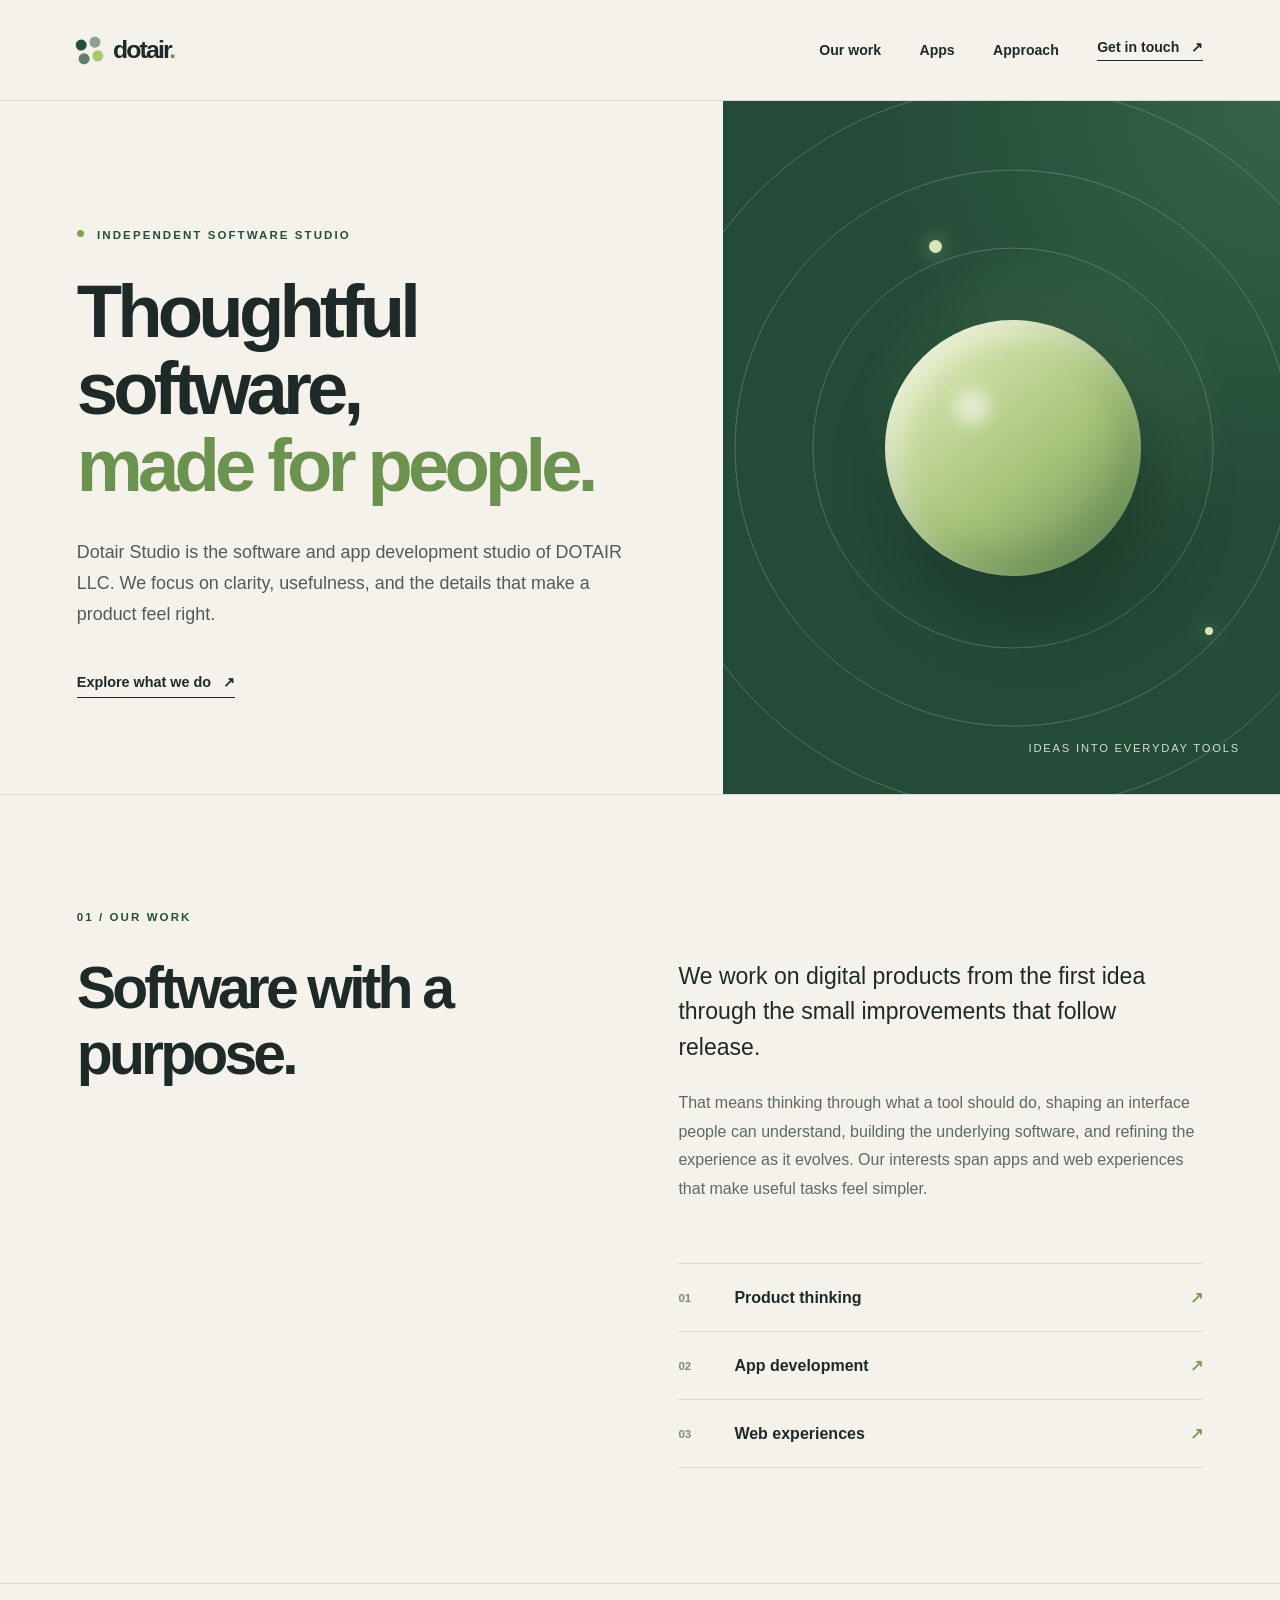
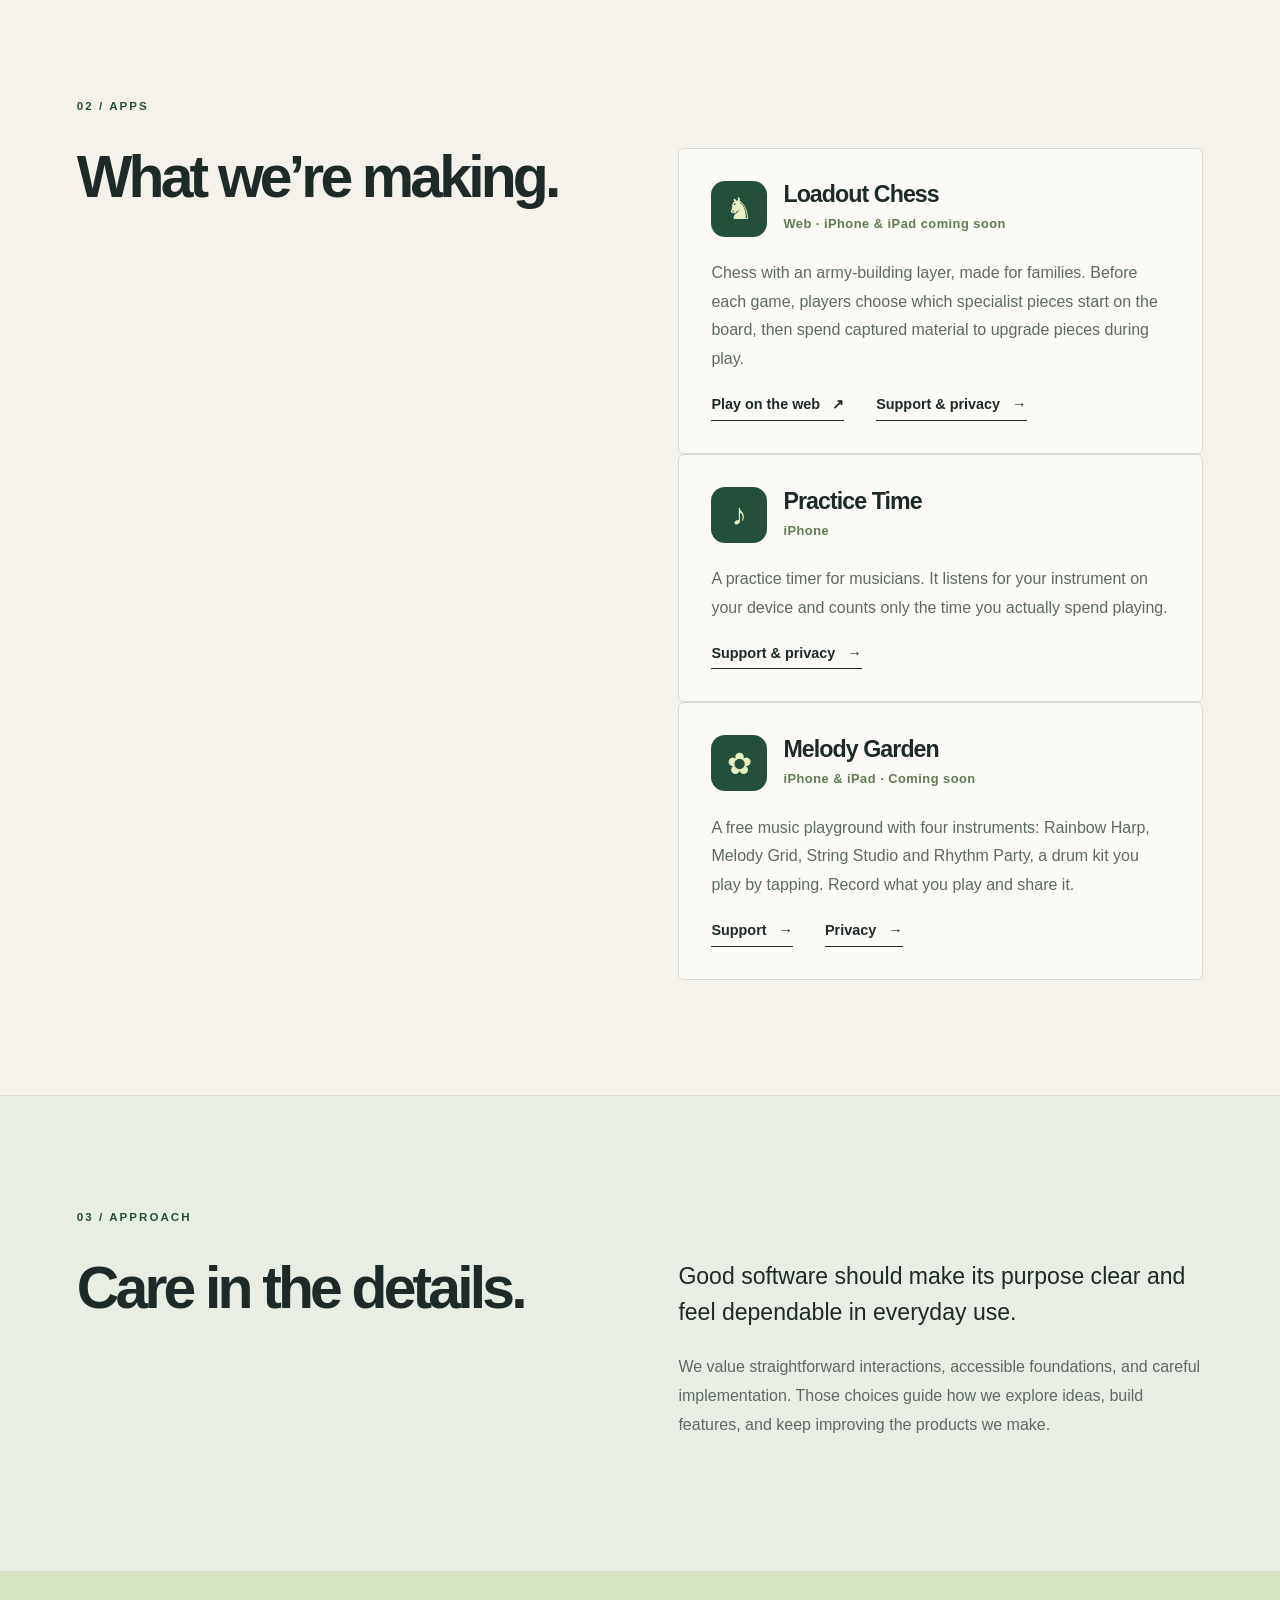
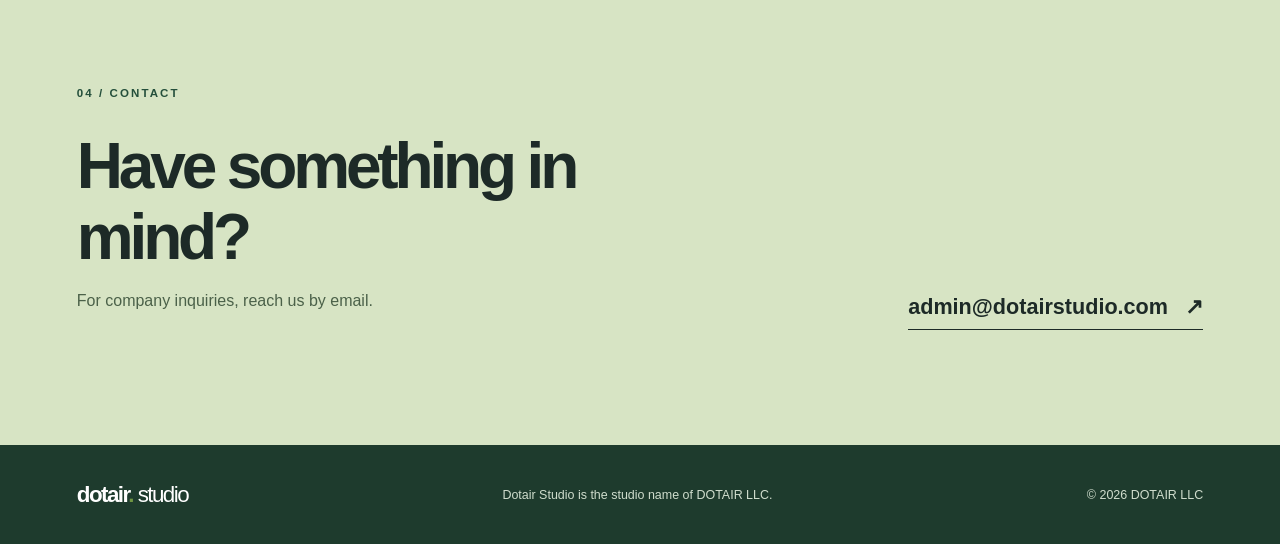
==== commit 0bb84fd7: "TASK-0125: Move the website pages to /melodygarden/ under the Melody Garden name (attempt 1)" ====
--- a/index.html
+++ b/index.html
@@ -94,18 +94,18 @@
                 <a class="text-link" href="/practicetime/">Support &amp; privacy <span aria-hidden="true">→</span></a>
               </div>
             </article>
-            <article class="app-card" aria-labelledby="soundsprout-title">
+            <article class="app-card" aria-labelledby="melodygarden-title">
               <div class="app-card-head">
                 <span class="app-icon" aria-hidden="true">&#10047;&#xFE0E;</span>
                 <div>
-                  <h3 id="soundsprout-title">Sound Sprout</h3>
+                  <h3 id="melodygarden-title">Melody Garden</h3>
                   <p class="app-meta">iPhone &amp; iPad · Coming soon</p>
                 </div>
               </div>
-              <p>A free music playground with four instruments: Rainbow Harp, Melody Garden, String Studio and Rhythm Party, a drum kit you play by tapping. Record what you play and share it.</p>
+              <p>A free music playground with four instruments: Rainbow Harp, Melody Grid, String Studio and Rhythm Party, a drum kit you play by tapping. Record what you play and share it.</p>
               <div class="app-links">
-                <a class="text-link" href="/soundsprout/">Support <span aria-hidden="true">→</span></a>
-                <a class="text-link" href="/soundsprout/privacy/">Privacy <span aria-hidden="true">→</span></a>
+                <a class="text-link" href="/melodygarden/">Support <span aria-hidden="true">→</span></a>
+                <a class="text-link" href="/melodygarden/privacy/">Privacy <span aria-hidden="true">→</span></a>
               </div>
             </article>
           </div>
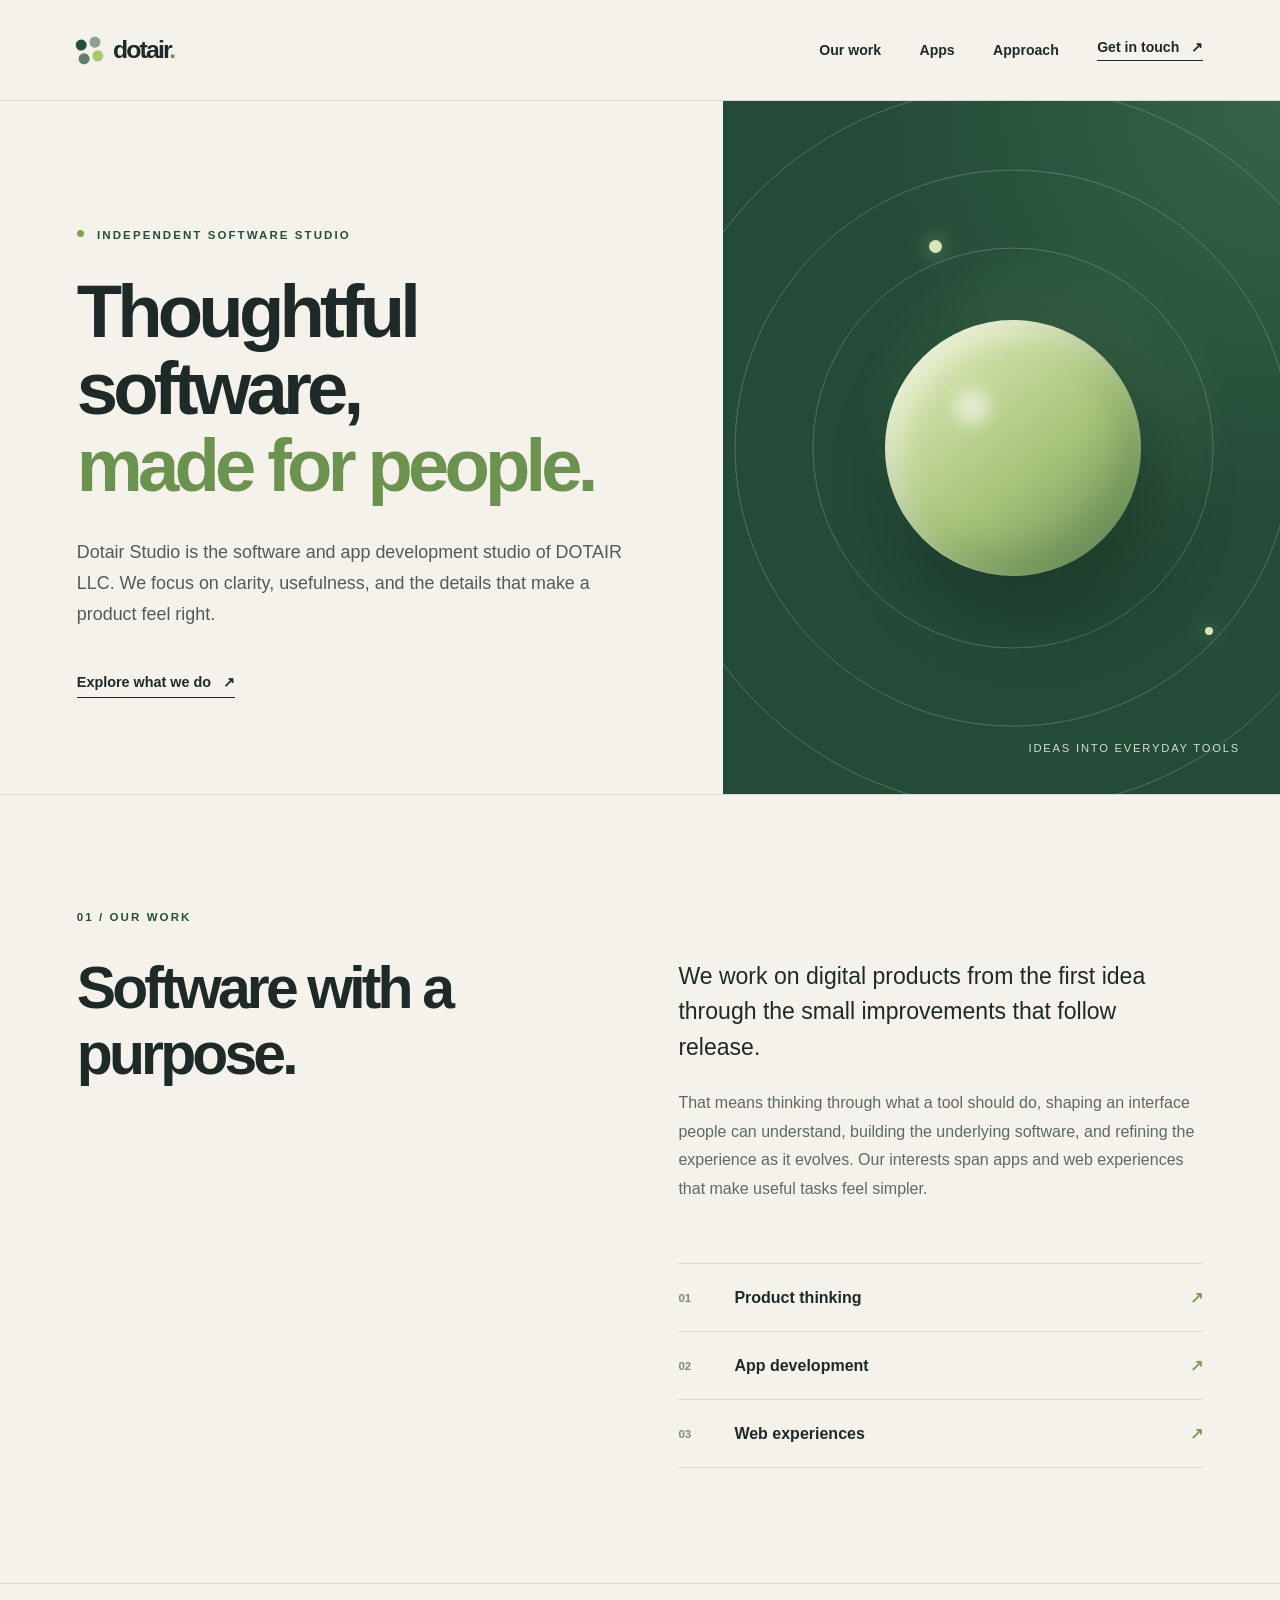
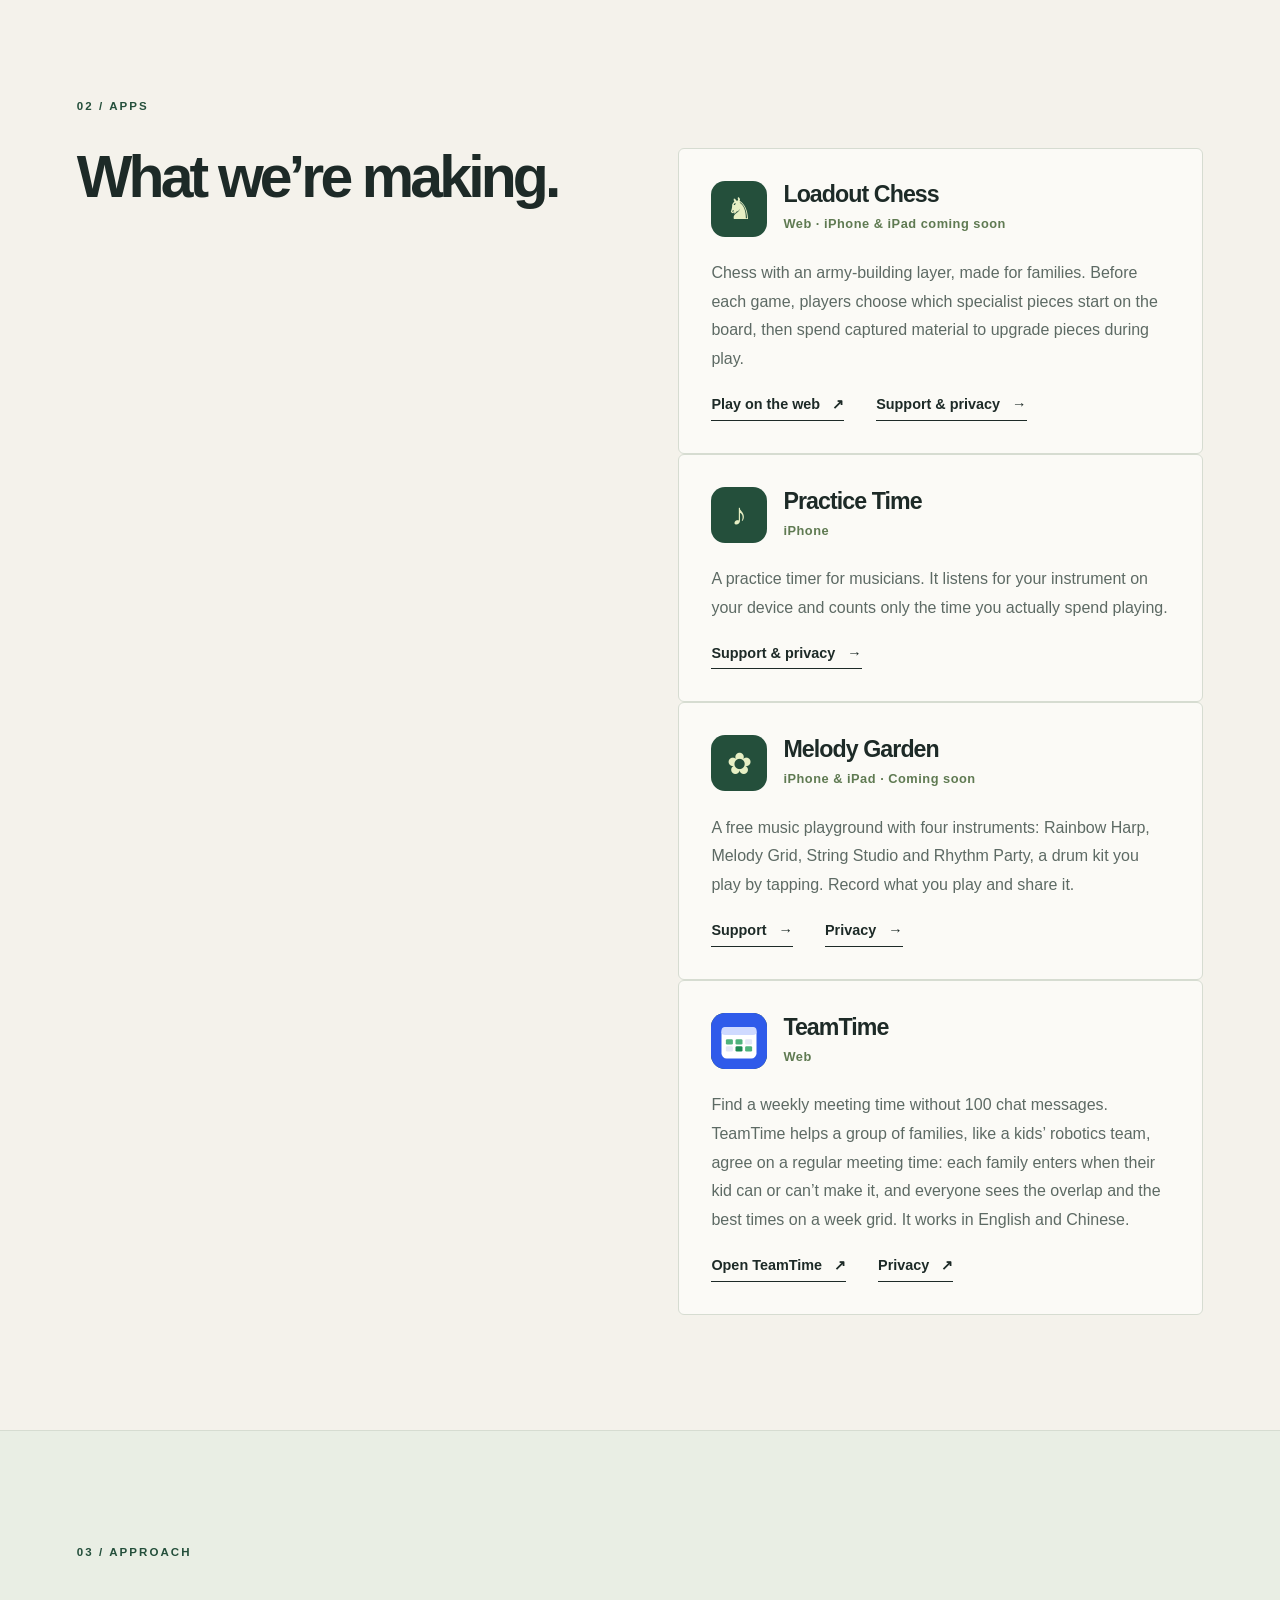
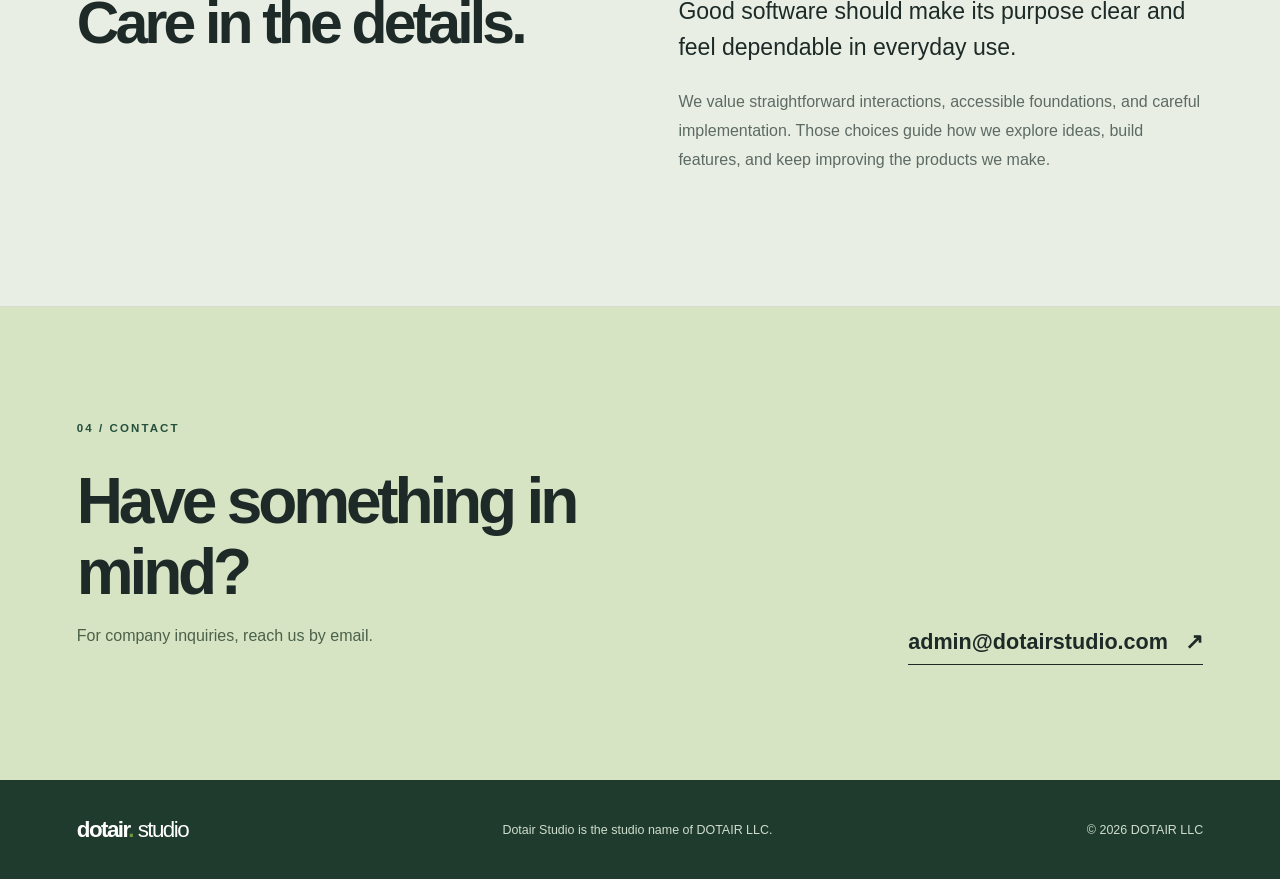
==== commit 2e23a8af: "Add TeamTime to the Apps section" ====
--- a/index.html
+++ b/index.html
@@ -108,6 +108,20 @@
                 <a class="text-link" href="/melodygarden/privacy/">Privacy <span aria-hidden="true">→</span></a>
               </div>
             </article>
+            <article class="app-card" aria-labelledby="teamtime-title">
+              <div class="app-card-head">
+                <img class="app-icon" src="/teamtime/icon.svg" alt="" width="56" height="56">
+                <div>
+                  <h3 id="teamtime-title">TeamTime</h3>
+                  <p class="app-meta">Web</p>
+                </div>
+              </div>
+              <p>Find a weekly meeting time without 100 chat messages. TeamTime helps a group of families, like a kids&rsquo; robotics team, agree on a regular meeting time: each family enters when their kid can or can&rsquo;t make it, and everyone sees the overlap and the best times on a week grid. It works in English and Chinese.</p>
+              <div class="app-links">
+                <a class="text-link" href="https://teamtime.dotairstudio.com/">Open TeamTime <span aria-hidden="true">↗</span></a>
+                <a class="text-link" href="https://teamtime.dotairstudio.com/privacy">Privacy <span aria-hidden="true">↗</span></a>
+              </div>
+            </article>
           </div>
         </section>
 
